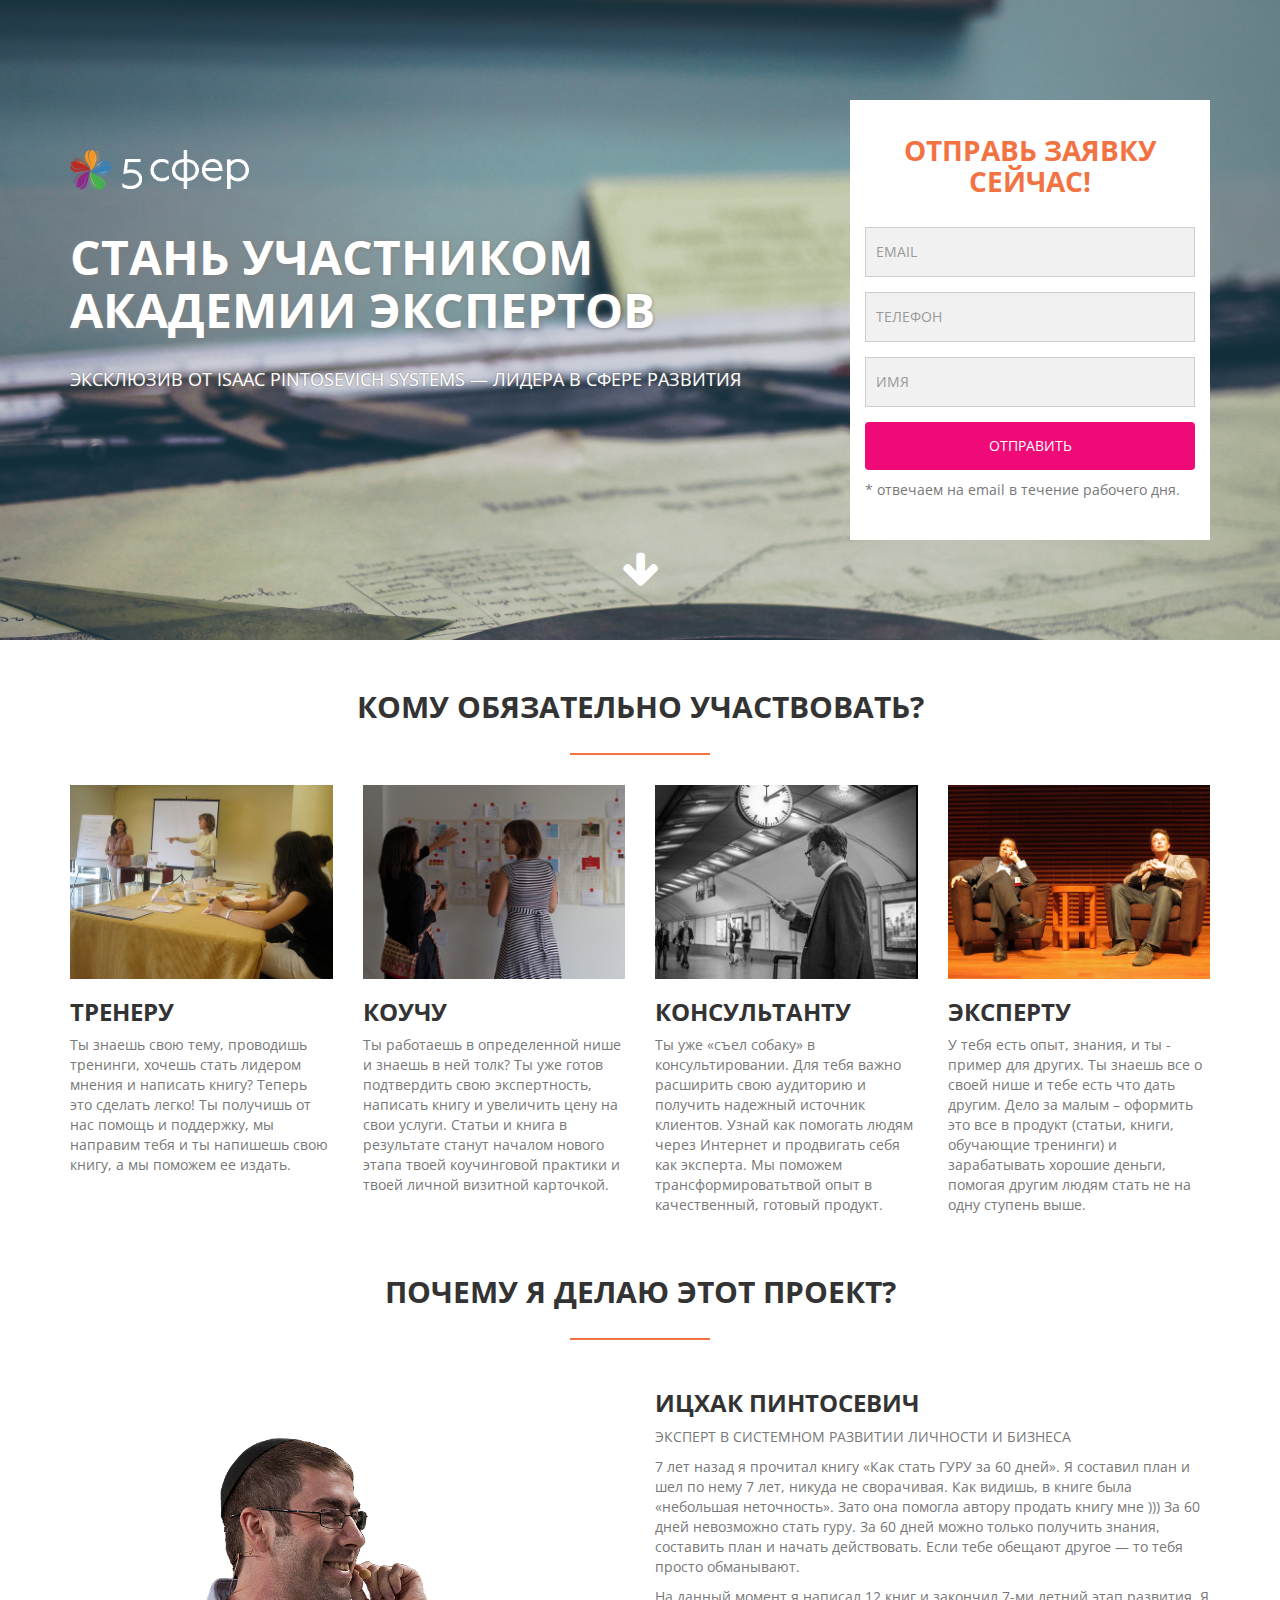
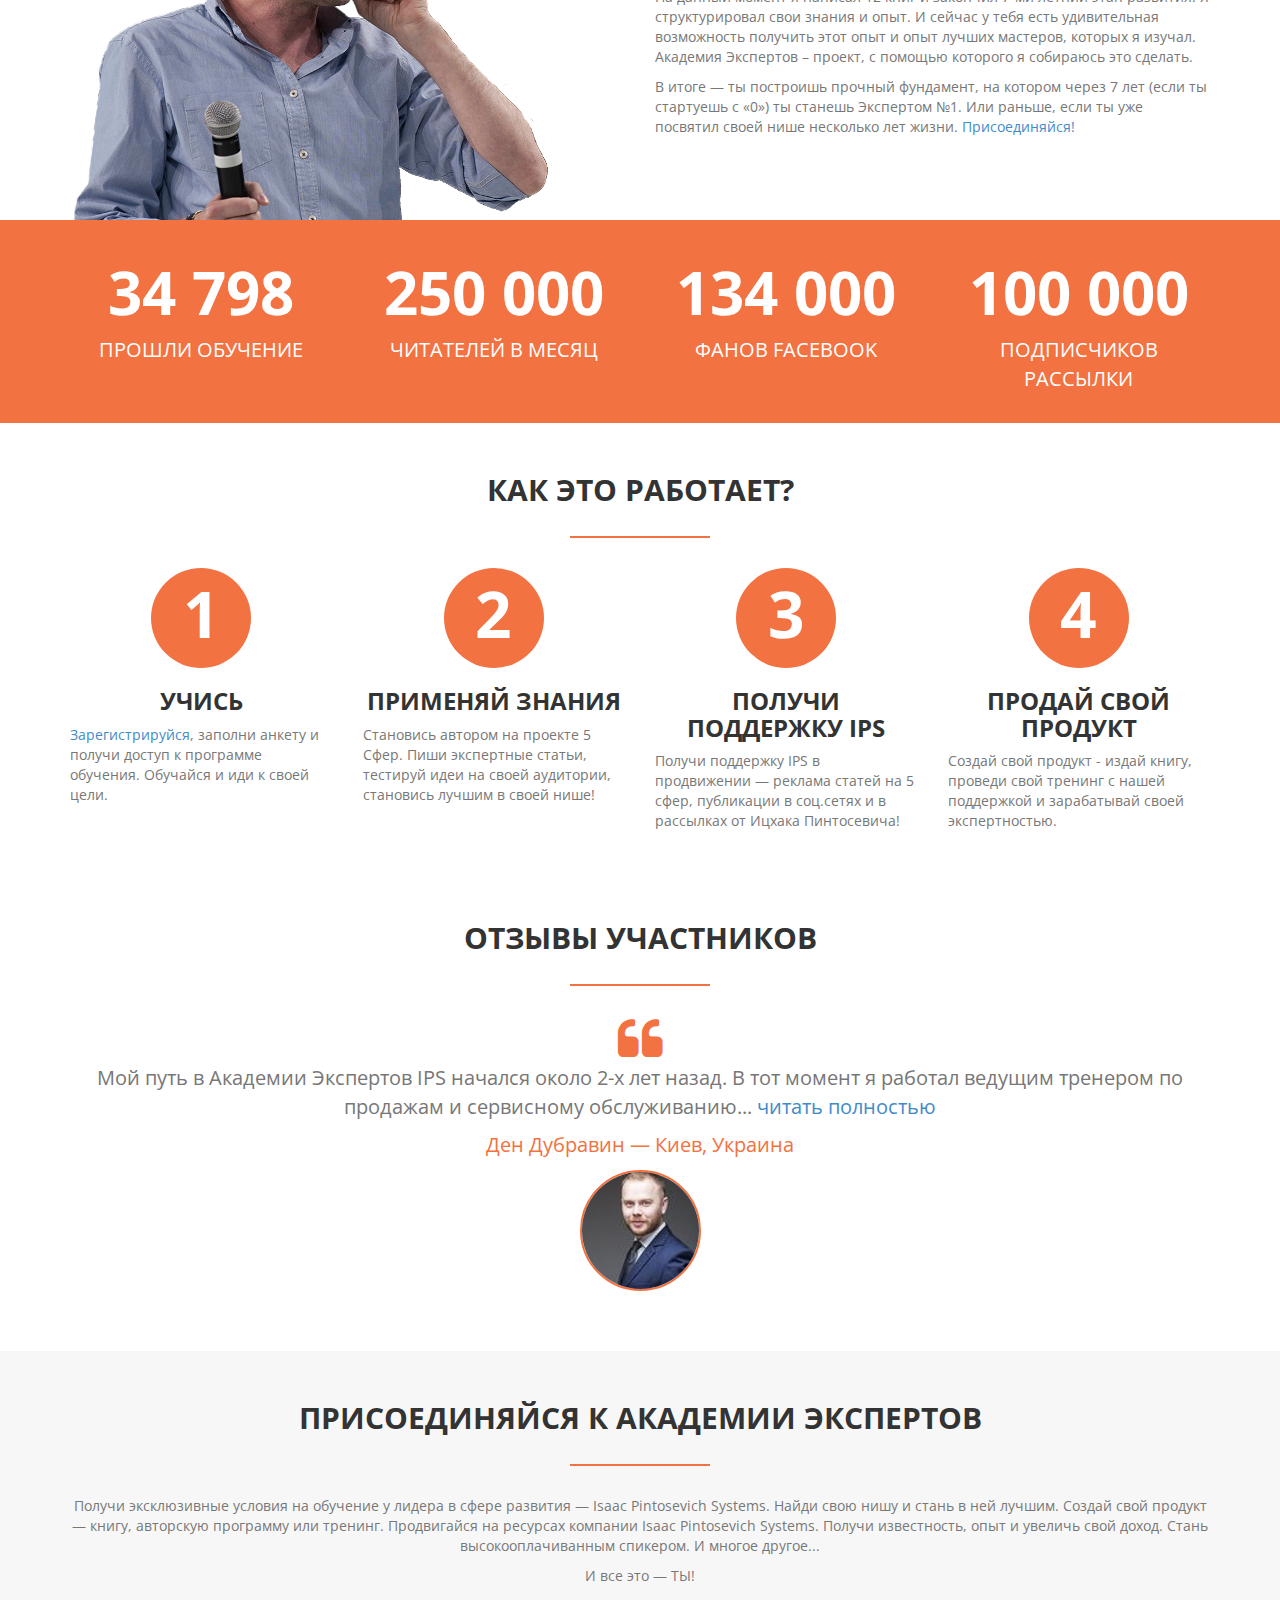
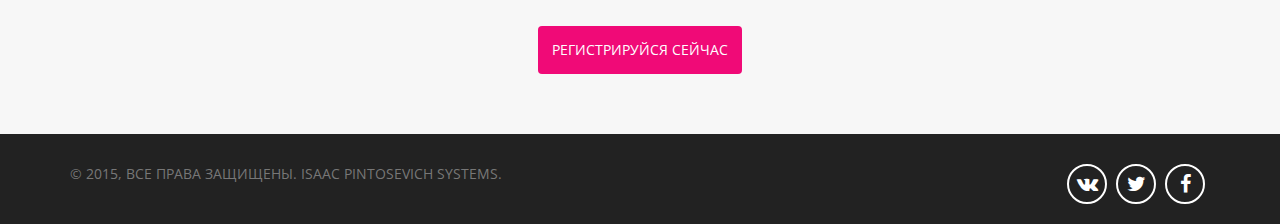
==== index.html @ ade3de06 "file name change" ====
<!DOCTYPE html>
<html lang="ru">	
	<head>
		<meta charset="utf-8">
		<meta http-equiv="X-UA-Compatible" content="IE=edge">
		<meta name="viewport" content="width=device-width, initial-scale=1">
		<title>Title Page</title>

		<!-- Bootstrap CSS -->
		<!--link href="https://maxcdn.bootstrapcdn.com/bootstrap/3.3.5/css/bootstrap.min.css" rel="stylesheet"-->
		<link rel="stylesheet" type="text/css" href="bootstrap/css/bootstrap.css">

		<!-- Font Awesome -->
		<link rel="stylesheet" href="https://maxcdn.bootstrapcdn.com/font-awesome/4.4.0/css/font-awesome.min.css">
		
		<link rel="stylesheet" type="text/css" href="css/main.css">

		<!-- HTML5 Shim and Respond.js IE8 support of HTML5 elements and media queries -->
		<!-- WARNING: Respond.js doesn't work if you view the page via file:// -->
		<!--[if lt IE 9]>
			<script src="https://oss.maxcdn.com/libs/html5shiv/3.7.0/html5shiv.js"></script>
			<script src="https://oss.maxcdn.com/libs/respond.js/1.4.2/respond.min.js"></script>
		<![endif]-->
	</head>
	<body>
		<header class="header">
			<div class="container">
				<div class="row">
					<div class="col-xs-12 col-sm-12 col-md-8 col-lg-8 heroitem">
						<a class="" href="#" ><img src="images/academy/5sferlogo-157x41-white.png" alt="logo" data-selector="img"></a>
						<h1>Стань участником <br>
						Академии Экспертов</h1>
						<p>Эксклюзив от Isaac Pintosevich Systems — лидера в сфере развития</p>
					</div>
					<div class="col-xs-12 col-sm-12 col-md-4 col-lg-4">
						<form class="ctaform"><a name="register"></a>
						  <h3>Отправь заявку сейчас!</h3>
						  <div class="form-group">
						    <input type="email" class="form-control" id="exampleInputEmail1" placeholder="Email">
						  </div>
						  <div class="form-group">
						    <input type="text" class="form-control" id="exampleInputPhone" placeholder="телефон">
						  </div>
						  <div class="form-group">
						    <input type="text" class="form-control" id="exampleInputName" placeholder="имя">
						  </div>

						  <button type="submit" class="btn btn-default">Отправить</button>
						  <p>* отвечаем на email в течение рабочего дня.</p>
						</form>
					</div>
				</div>
			</div>
			<div class="col-md-12 col-lg-12">
				<div class="scroll-arrow"><a href="#2ndscreen" title=""><i class="fa fa-arrow-down"></i></a></div>
			</div>
		</header>
		<section class="who">
			<div class="container">
				<div class="row">
					<div class="col-xs-12 col-sm-12 col-md-12 col-lg-12"><a name="2ndscreen"></a>
						<h2>Кому обязательно участвовать?</h2>
						<div class="subline"></div>
					</div>
					<article class="col-xs-12 col-sm-6 col-md-6 col-lg-3 target">
					<img src="images/academy/who02.jpg" alt="">
					<span class="textwrap">
						<h3>Тренеру</h3>
						<p>Ты знаешь свою тему, проводишь тренинги, хочешь стать лидером мнения и написать книгу? Теперь это сделать легко! Ты получишь от нас помощь и поддержку, мы направим тебя и ты напишешь свою книгу, а мы поможем ее издать.</p>
					</span>
					</article>
					<article class="col-xs-12 col-sm-6 col-md-6 col-lg-3 target">
						<img src="images/academy/who03.jpg" alt="">
						<span class="textwrap">
							<h3>Коучу</h3>
							<p>Ты работаешь в определенной нише и знаешь в ней толк? Ты уже готов подтвердить свою экспертность, написать книгу и увеличить цену на свои услуги. Статьи и книга в результате станут началом нового этапа твоей коучинговой практики и твоей личной визитной карточкой.</p>
						</span>
					</article>
					<article class="col-xs-12 col-sm-6 col-md-6 col-lg-3 target">
						<img src="images/academy/who01.jpg" alt="">
						<span class="textwrap">
							<h3>Консультанту</h3>
							<p>Ты уже «съел собаку» в консультировании. Для тебя важно расширить свою аудиторию и получить надежный источник клиентов. Узнай как помогать людям через Интернет и продвигать себя как эксперта. Мы поможем трансформироватьтвой опыт в качественный, готовый продукт.</p>
						</span>
					</article>
					<article class="col-xs-12 col-sm-6 col-md-6 col-lg-3 target">
						<img src="images/academy/who04.jpg" alt="">
						<span class="textwrap">
							<h3>Эксперту</h3>
							<p>У тебя есть опыт, знания, и ты - пример для других. Ты знаешь все о своей нише и тебе есть что дать другим. Дело за малым – оформить это все в продукт (статьи, книги, обучающие тренинги) и зарабатывать хорошие деньги, помогая другим людям стать не на одну ступень выше.</p>
						</span>
					</article>
				</div>
			</div>
		</section>
		<section class="about">
			<div class="container">
				<div class="row">
					<div class="col-xs-12 col-sm-12 col-md-12 col-lg-12">
						<h2>Почему я делаю этот проект?</h2>
						<div class="subline"></div>
					</div>
					<div class="col-xs-12 col-sm-12 col-md-6 col-lg-6">
						<img src="images/academy/isaacp-crop.png" alt="team" data-selector="img">
					</div>
					<div class="col-xs-12 col-sm-12 col-md-6 col-lg-6">
						<h3>Ицхак Пинтосевич</h3>
						<p>ЭКСПЕРТ В СИСТЕМНОМ РАЗВИТИИ ЛИЧНОСТИ И БИЗНЕСА</p>
						<p>7 лет назад я прочитал книгу «Как стать ГУРУ за 60 дней». Я составил план и шел по нему 7 лет, никуда не сворачивая. Как видишь, в книге была «небольшая неточность». Зато она помогла автору продать книгу мне ))) За 60 дней невозможно стать гуру. За 60 дней можно только получить знания, составить план и начать действовать. Если тебе обещают другое — то тебя просто обманывают.</p>

						<p>На данный момент я написал 12 книг и закончил 7-ми летний этап развития. Я структурировал свои знания и опыт. И сейчас у тебя есть удивительная возможность получить этот опыт и опыт лучших мастеров, которых я изучал. Академия Экспертов – проект, с помощью которого я собираюсь это сделать.</p>

						<p>В итоге — ты построишь прочный фундамент, на котором через 7 лет (если ты стартуешь с «0») ты станешь Экспертом №1. Или раньше, если ты уже посвятил своей нише несколько лет жизни. <a href="#" title="">Присоединяйся!</a></p>
					</div>
				</div>
			</div>
		</section>
		<section class="funfacts">
			<div class="container">
				<div class="row">
					<div class="col-xs-12 col-sm-12 col-md-3 col-lg-3">
						<div class="funnumber">
						34 798
						</div>
						<div class="funfact">
						Прошли обучение
						</div>
					</div>
					<div class="col-xs-12 col-sm-12 col-md-3 col-lg-3">
						<div class="funnumber">
						250 000
						</div>
						<div class="funfact">
						Читателей в месяц	
						</div>
					</div>
					<div class="col-xs-12 col-sm-12 col-md-3 col-lg-3">
						<div class="funnumber">
						134 000
						</div>
						<div class="funfact">
						Фанов Facebook	
						</div>
					</div>
					<div class="col-xs-12 col-sm-12 col-md-3 col-lg-3">
						<div class="funnumber">
						100 000
						</div>
						<div class="funfact">
						Подписчиков рассылки	
						</div>
					</div>
				</div>
			</div>
		</section>
		<section class="steps">
			<div class="container">
				<div class="row">
					<div class="col-xs-12 col-sm-12 col-md-12 col-lg-12">
						<h2>Как это работает?</h2>
						<div class="subline"></div>
					</div>
					<div class="col-xs-12 col-sm-6 col-md-3 col-lg-3">
						<div class="step">
							1
						</div>
						<h3>Учись</h3>
						<p><a href="#register" title="">Зарегистрируйся</a>, заполни анкету и получи доступ к программе обучения. Обучайся и иди к своей цели.</p>
					</div>
					<div class="col-xs-12 col-sm-6 col-md-3 col-lg-3">
						<div class="step">
							2
						</div>
						<h3>Применяй знания</h3>
						<p>Становись автором на проекте 5 Сфер. Пиши экспертные статьи, тестируй идеи на своей аудитории, становись лучшим в своей нише!</p>
					</div>
					<div class="col-xs-12 col-sm-6 col-md-3 col-lg-3">
						<div class="step">
							3
						</div>
						<h3>Получи поддержку IPS</h3>
						<p>Получи поддержку IPS в продвижении — реклама статей на 5 сфер, публикации в соц.сетях и в рассылках от Ицхака Пинтосевича!</p>
					</div>
					<div class="col-xs-12 col-sm-6 col-md-3 col-lg-3">
						<div class="step">
							4
						</div>
						<h3>Продай свой продукт</h3>
						<p>Создай свой продукт - издай книгу, проведи свой тренинг с нашей поддержкой и зарабатывай своей экспертностью.</p>
					</div>
				</div>
			</div>
		</section>
		<section class="testimonials">
			<div class="container">
				<div class="row">
					<div class="col-xs-12 col-sm-12 col-md-12 col-lg-12">
						<h2>Отзывы участников</h2>
						<div class="subline"></div>
					</div>
					<div class="col-xs-12 col-sm-12 col-md-12 col-lg-12 carousel slide" data-ride="carousel" id="carousel-testimonials">
					<div class="carousel-inner" role="listbox">
						<div class="item active">
							<i class="fa fa-quote-left quote"></i>
							<p>Мой путь в Академии Экспертов IPS начался около 2-х лет назад. В тот момент я работал ведущим тренером по продажам и сервисному обслуживанию... <a href="#" target="_blank">читать полностью</a></p>
							<p class="name">Ден Дубравин — Киев, Украина</p>
							<img src="images/academy/den-dubravin.jpg" alt="" class="avatar">
						</div>
						<div class="item">
							<i class="fa fa-quote-left quote"></i>
							<p>Мне нравится как меняется моя жизнь ... Сегодня я автор и инструктор эколифтинга лица (йога для лица). Простыми естественными методами я улучшила свою внешность и помогаю другим женщинам... <a href="http://5sfer.com/20639-kak-ya-izmenila-svoyu-zhizn-i-teper-pomogayu-drugim-zhenshchinam.html" target="_blank">читать полностью</a></p>
							<p class="name">Елена Савчук — Киев, Украина</p>
							<img src="images/academy/elenasavchuk.jpg" alt="" class="avatar">
						</div>
					</div>
					</div>
				</div>
			</div>
		</section>
		<section class="lastcall">
			<div class="container">
				<div class="row">
					<div class="col-xs-12 col-sm-12 col-md-12 col-lg-12">
						<h2>Присоединяйся к Академии Экспертов</h2>
						<div class="subline"></div>
						<p>Получи эксклюзивные условия на обучение у лидера в сфере развития —  Isaac Pintosevich Systems. Найди свою нишу и стань в ней лучшим. Создай свой продукт — книгу, авторскую программу или тренинг. Продвигайся на ресурсах компании Isaac Pintosevich Systems. Получи известность, опыт и увеличь свой доход. Стань высокооплачиванным спикером. И многое другое...</p>
						<p>И все это — ТЫ!</p>
						<a href="#register" type="button" class="btn btn-default">Регистрируйся сейчас</a>
					</div>
				</div>
			</div>
		</section>
		<footer class="footer">
			<div class="container">
				<div class="row">
					<div class="col-xs-6 col-sm-6 col-md-6 col-lg-6">
						<span class="copyrights">© 2015, ВСЕ ПРАВА ЗАЩИЩЕНЫ. ISAAC PINTOSEVICH SYSTEMS.</span>
					</div>
					<div class="col-xs-6 col-sm-6 col-md-6 col-lg-6">
						<div class="footer-social">
							<ul>
								<li><a href="#"><i class="fa fa-vk"></i></a></li>
								<li><a href="#"><i class="fa fa-twitter"></i></a></li>
								<li><a href="#"><i class="fa fa-facebook"></i></a></li>
							</ul>
						</div>
					</div>
				</div>
			</div>
		</footer>

		<!-- jQuery -->
		<script src="https://ajax.googleapis.com/ajax/libs/jquery/2.1.4/jquery.min.js"></script>
		<!-- Bootstrap JavaScript -->
		<script src="https://maxcdn.bootstrapcdn.com/bootstrap/3.3.5/js/bootstrap.min.js"></script>
		<script src="js/client.js" charset="utf-8" async defer></script>
	</body>
</html>
---- css/main.css ----
@import url(http://fonts.googleapis.com/css?family=Open+Sans+Condensed:300|Open+Sans:400,700&subset=cyrillic,cyrillic-ext,latin);
@import url(http://fonts.googleapis.com/css?family=Open+Sans+Condensed:300,700&subset=latin,cyrillic);

body {
	font-family: 'Open Sans', sans-serif;
	color: #777;
}
h1, h2, h3, h4, h5, h6 {
	font-family: 'Open Sans Condensed', sans-serif;
	text-transform: uppercase;
}

h1 {
	font-size: 48px;
	padding-top: 20px;
	text-shadow: 0 1px 4px gray;
}

h1, h2, h3 {
	font-weight: bolder;
}

h2, h3, h4, h5, h6 {
	color: #333;
	text-align: center;
}

h1, h2 {
	margin-bottom: 30px;
}

.header {
	background-image: url(../images/academy/header-bg-01.jpg);
    background-repeat: no-repeat;
    background-position: 0% top;
    background-size: cover;
    background-attachment: fixed !important;
    background-color: rgba(0, 0, 0, 0);

    color: #FFF;
}

.heroitem {
	padding-top: 50px;
}

	.heroitem p {
		text-transform: uppercase;
		font-size: 18px;
		text-shadow: 0 0 2px #777;
	}
	.ctaform p {
		color: #777;
		margin-top: 10px;
	}

.who, .steps, .testimonials {
	padding-top: 30px;
	padding-bottom: 30px;
}

.about H3 {
	text-align: left !important;
}

.target {
	overflow: hidden;
}

.target img {
	width: 100%;
}
.target H3 {
	text-align: left;
}

.textwrap {

}

.ctaform {
	padding: 15px;
	padding-bottom: 30px;
	background-color: #FFF;
}
.ctaform h3 {
	color: #f27242;
	font-size: 28px;
	margin-bottom: 30px;
	text-align: center;
}

.ctaform input {
	padding: 12px 10px;
	color: #777;
	font-family: 'Open Sans Condensed', sans-serif;
	text-transform: uppercase;
	padding: 12px 10px;
    color: #777;
    background: #f1f1f1;
    /*border: 1px solid rgba(255,255,255,0);*/
    height: 50px;
    border-radius: 0px;
    box-shadow: none;
    -webkit-box-shadow:none;
}
.ctaform .btn{
	padding:14px 0;
	box-shadow:none;
	border:none;
	width: 100%;
	background-color: #f00a77;
	color: #FFF;
	text-transform: uppercase;

}
.funfacts {
	text-align: center;
	background-color: #f27242;
	color:#fff;
	font-family: 'Open Sans Condensed', sans-serif;
	padding-top: 30px;
}
.funnumber {
	font-size: 60px;
	font-weight: bolder;
}
.funfact {
	text-transform: uppercase;
	font-size: 20px;
	margin-bottom: 30px;
}
.steps {

}

.step {
	font-size: 64px;
	text-align: center;
	background-color: #f27242;
	color: #FFF;
	border-radius: 50%;
	width: 100px;
	height: 100px;
	margin: 0 auto;
	font-weight: bold;
	/*text-shadow: 1px 1px 1px #602d1a;*/
}

.testimonials {
	text-align: center;
}

.avatar {
	border-radius: 50%;
	border: 2px solid #f27242;
	margin-bottom: 30px;
	margin-left: auto;
	margin-right: auto;
}

.testimonials p {
	font-size: 20px;
}

.quote {
	color:#f27242;
	font-size: 48px;
	display: block;
}

.name {
	color: #f27242;
	font-family: 'Open Sans Condensed', sans-serif;
}

.lastcall {
	text-align: center;
	background-color: #f7f7f7;
	padding-top: 30px;
	padding-bottom: 60px;
}

.lastcall .btn {
	padding: 14px;
    box-shadow: none;
    border: none;
    background-color: #f00a77;
    color: #FFF;
    text-transform: uppercase;
    margin-top: 30px;
}

.footer {
	padding-top: 30px;
	padding-bottom: 10px;
	background-color: #222;
}
.footer-social {
	text-align: right;
}

.footer li {
	display: inline-block;
	margin-right: 5px;
	text-decoration: none;
	list-style: none;
}

.footer-social li a {
	font-size: 20px;
    color: #fff;
    width: 40px;
    height: 40px;
    border: 2px solid #fff;
    border-radius: 50%;
    text-align: center;
    display: inline-block;
}

.footer-social li a i {
    line-height: 1.8;
}

.subline {
	width: 140px;
	height: 2px;
    background: #f27242;
    margin: 15px auto 10px;
    margin-bottom: 30px;
}

.scroll-arrow {
    bottom: 24px;
    left: 50%;
    z-index: 10;
    font-size: 40px;
    text-align: center;
  }
.scroll-arrow a {
	color: #ffffff;
}


@media (min-width: 768px) {
  	.header {
	  	padding-top: 0px;
	  	padding-bottom: 30px;
  	}
}

@media (min-width: 992px) {
  	.header {
	  	padding-top: 100px;
	  	padding-bottom: 100px;
  	}
}

@media (min-width: 1200px) {
	.header {
		padding-top: 100px;
		padding-bottom: 100px;
	}
}
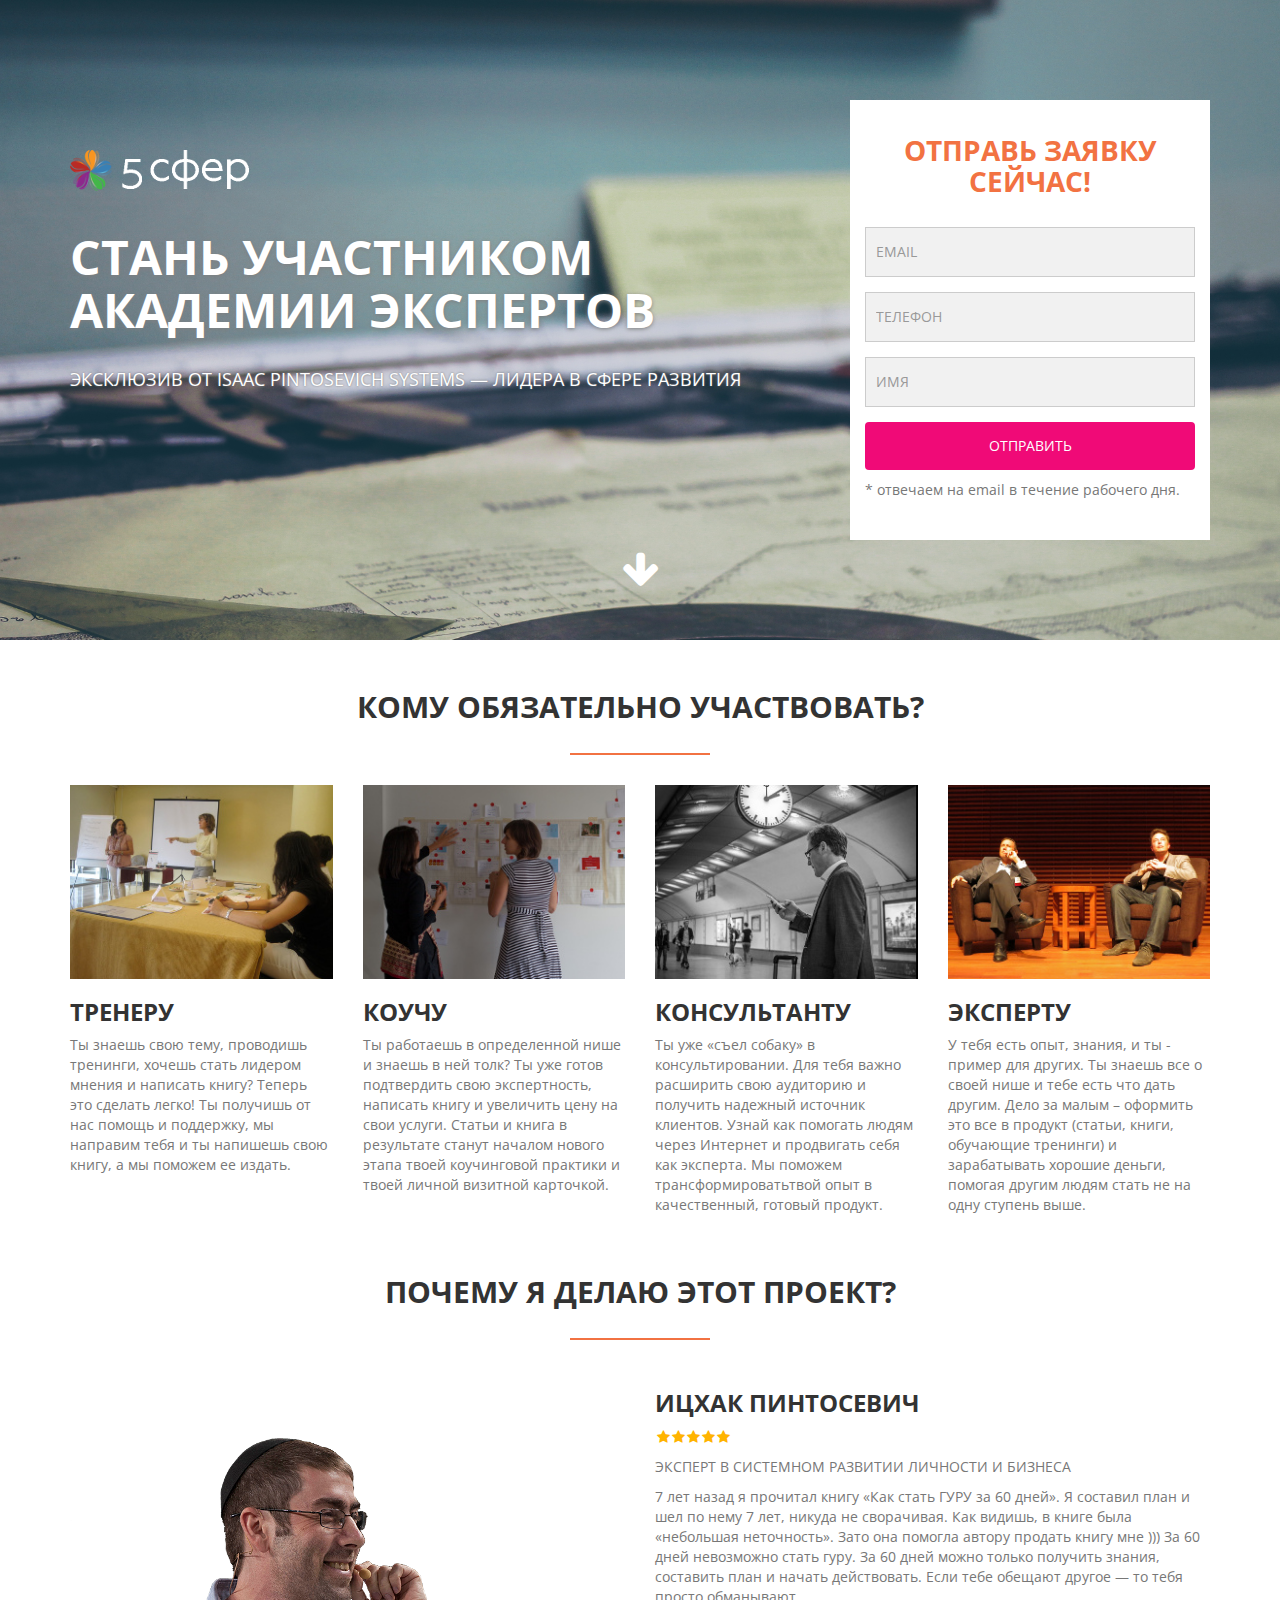
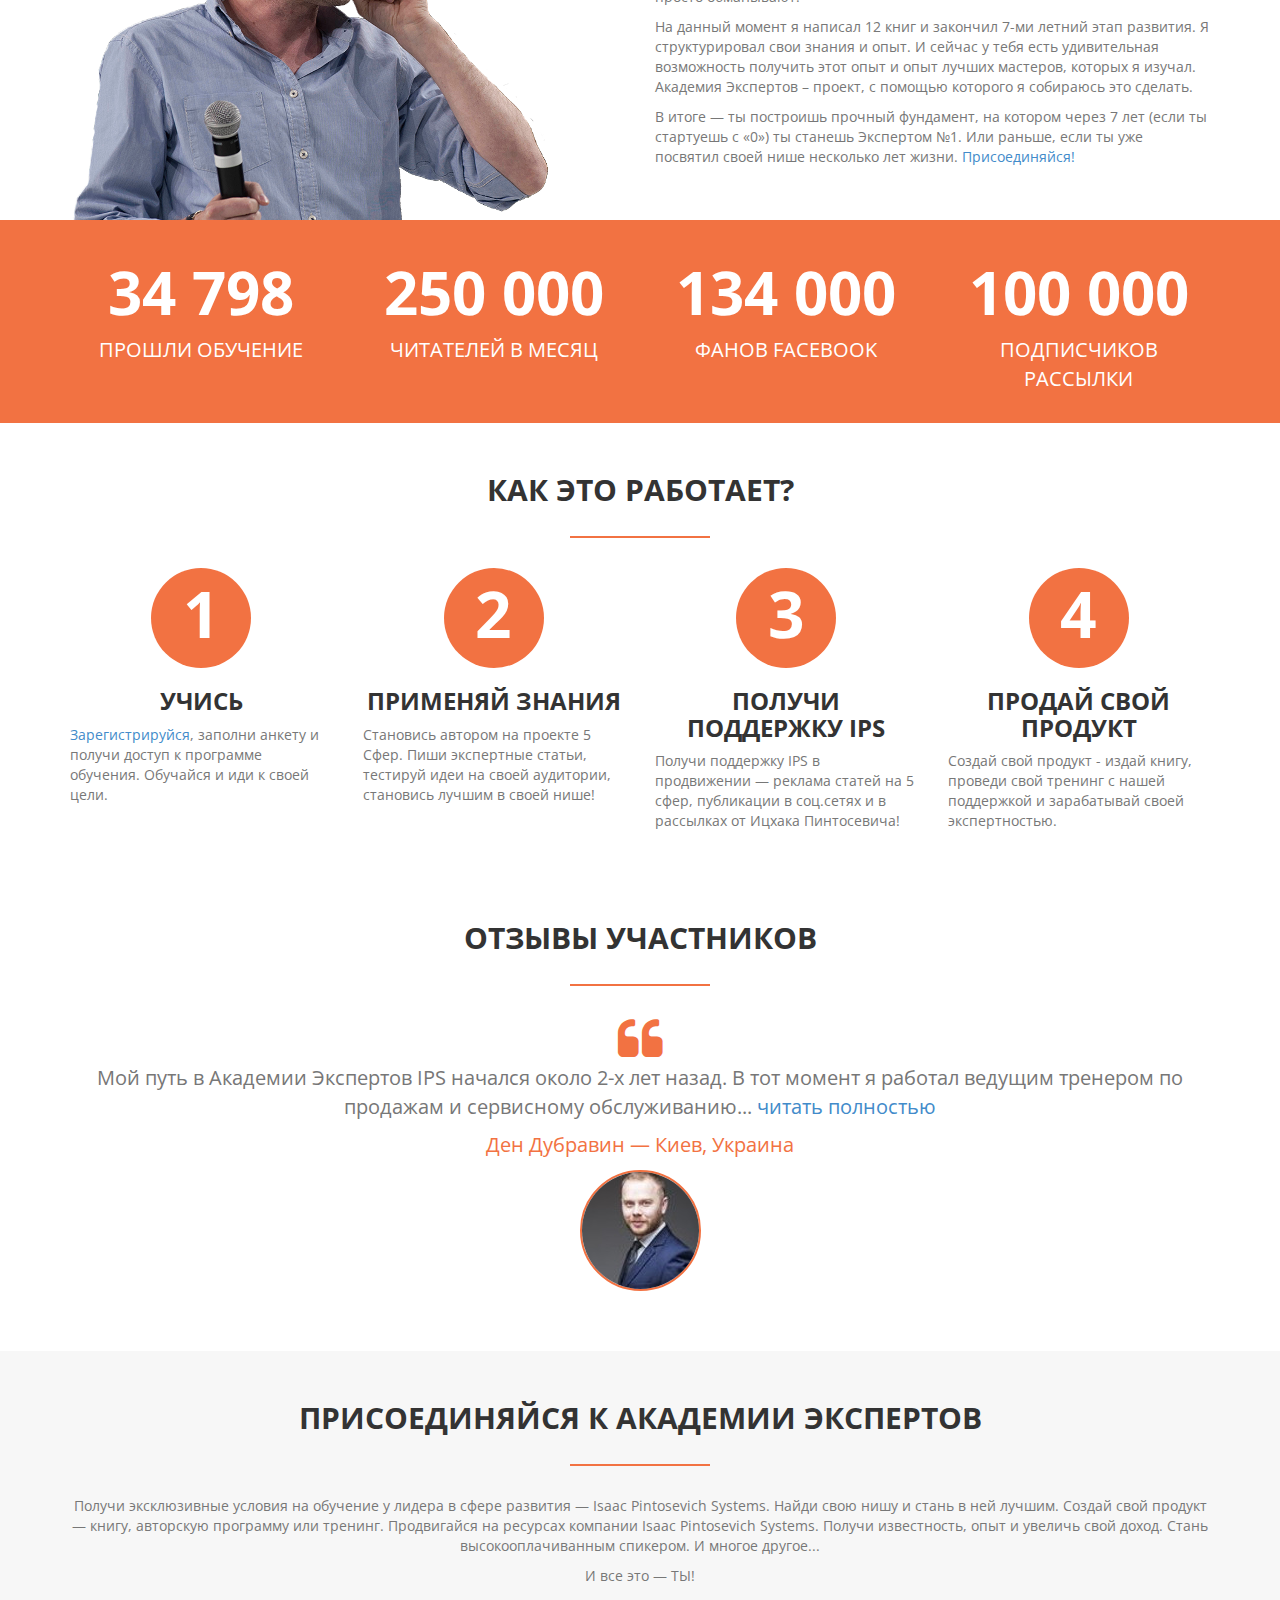
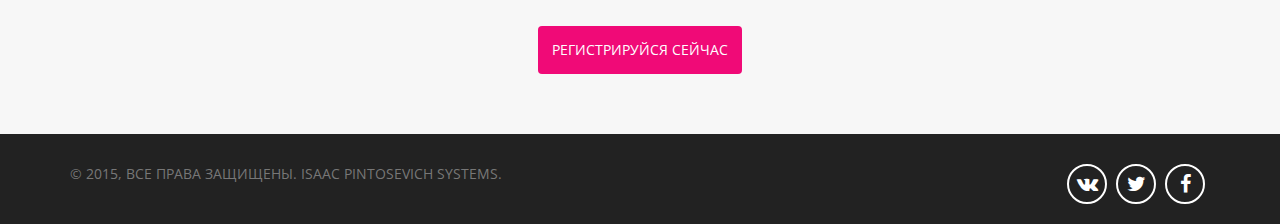
==== commit 30a02dbb: "img fix" ====
--- a/index.html
+++ b/index.html
@@ -105,6 +105,7 @@
 					</div>
 					<div class="col-xs-12 col-sm-12 col-md-6 col-lg-6">
 						<h3>Ицхак Пинтосевич</h3>
+						<p class="starrating"><i class="fa fa-star"></i><i class="fa fa-star"></i><i class="fa fa-star"></i><i class="fa fa-star"></i><i class="fa fa-star"></i></p>
 						<p>ЭКСПЕРТ В СИСТЕМНОМ РАЗВИТИИ ЛИЧНОСТИ И БИЗНЕСА</p>
 						<p>7 лет назад я прочитал книгу «Как стать ГУРУ за 60 дней». Я составил план и шел по нему 7 лет, никуда не сворачивая. Как видишь, в книге была «небольшая неточность». Зато она помогла автору продать книгу мне ))) За 60 дней невозможно стать гуру. За 60 дней можно только получить знания, составить план и начать действовать. Если тебе обещают другое — то тебя просто обманывают.</p>
 
--- a/css/main.css
+++ b/css/main.css
@@ -30,7 +30,7 @@
 }
 
 .header {
-	background-image: url(../images/academy/header-bg-01.jpg);
+	background-image: url(../images/academy/header-bg-02.jpg);
     background-repeat: no-repeat;
     background-position: 0% top;
     background-size: cover;
@@ -62,6 +62,10 @@
 .about H3 {
 	text-align: left !important;
 }
+.starrating i {
+	padding-left: 2px;
+	color: #FFB300;
+}
 
 .target {
 	overflow: hidden;
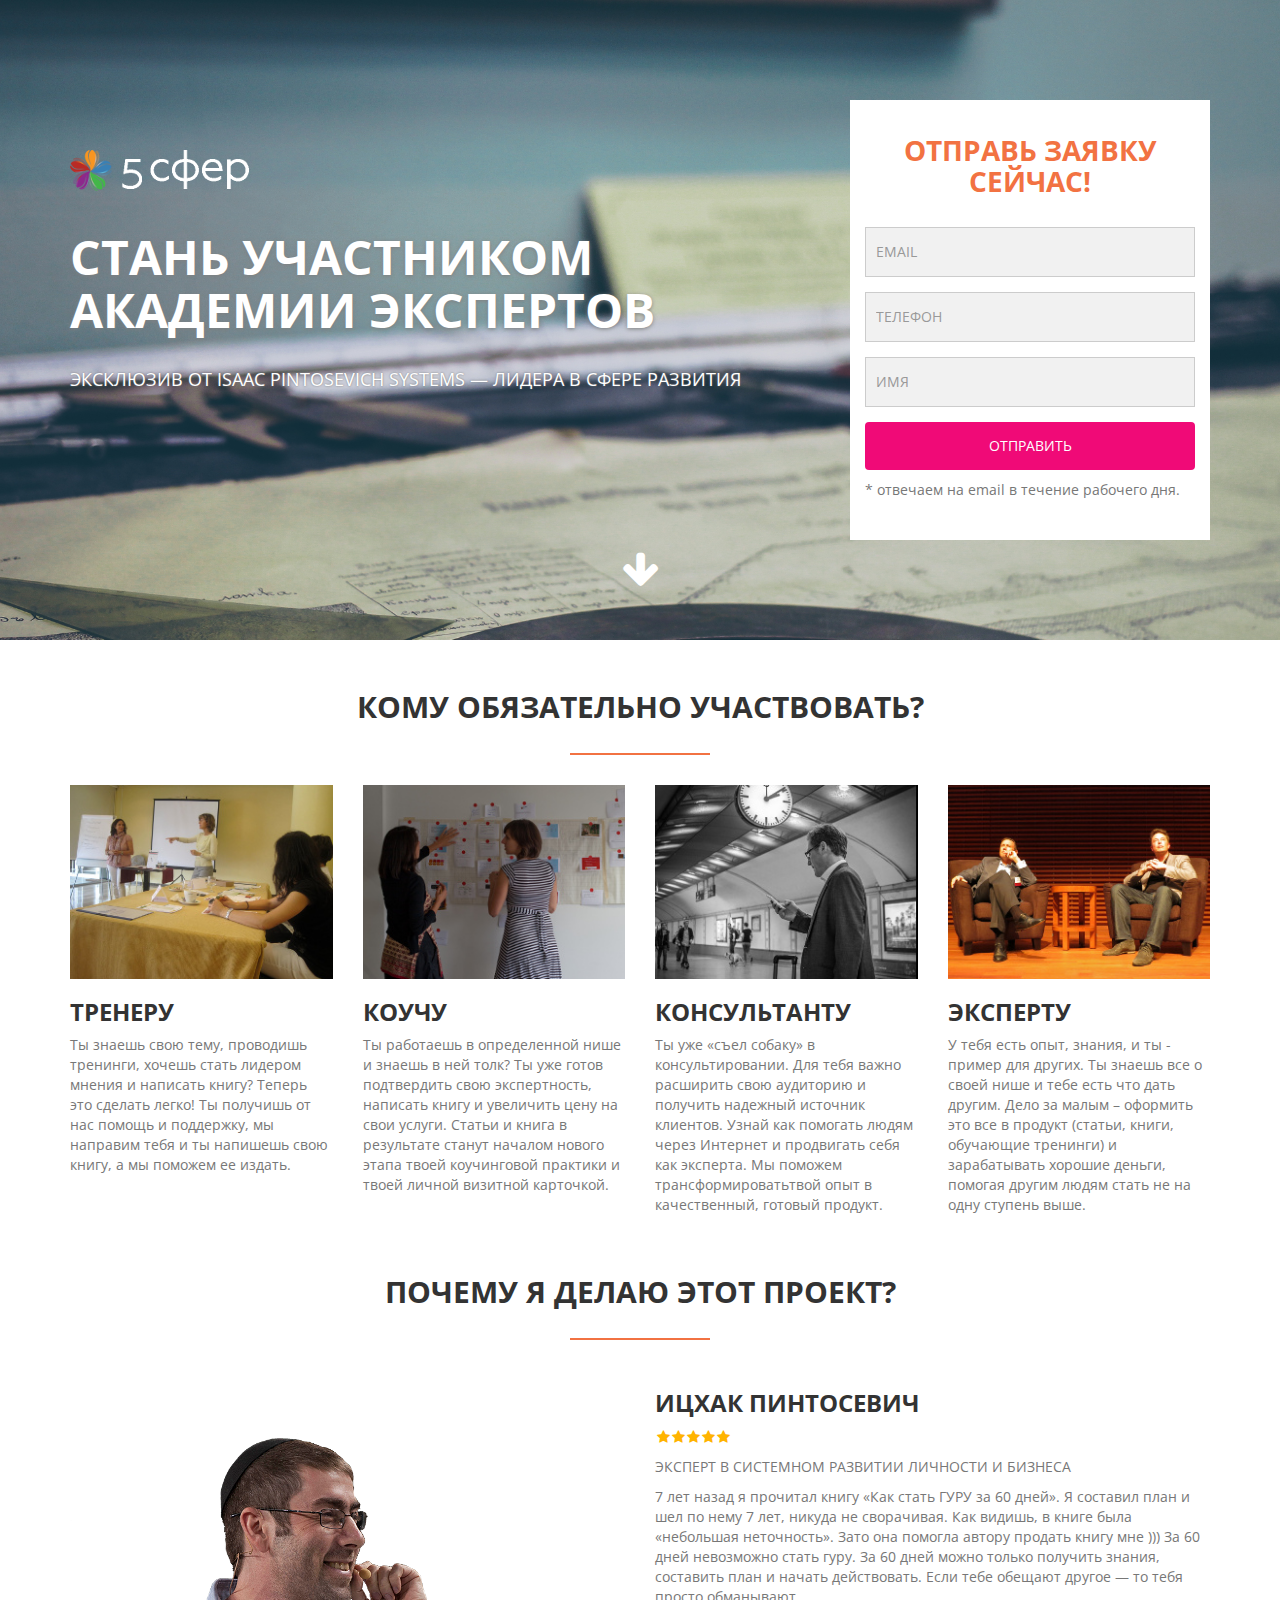
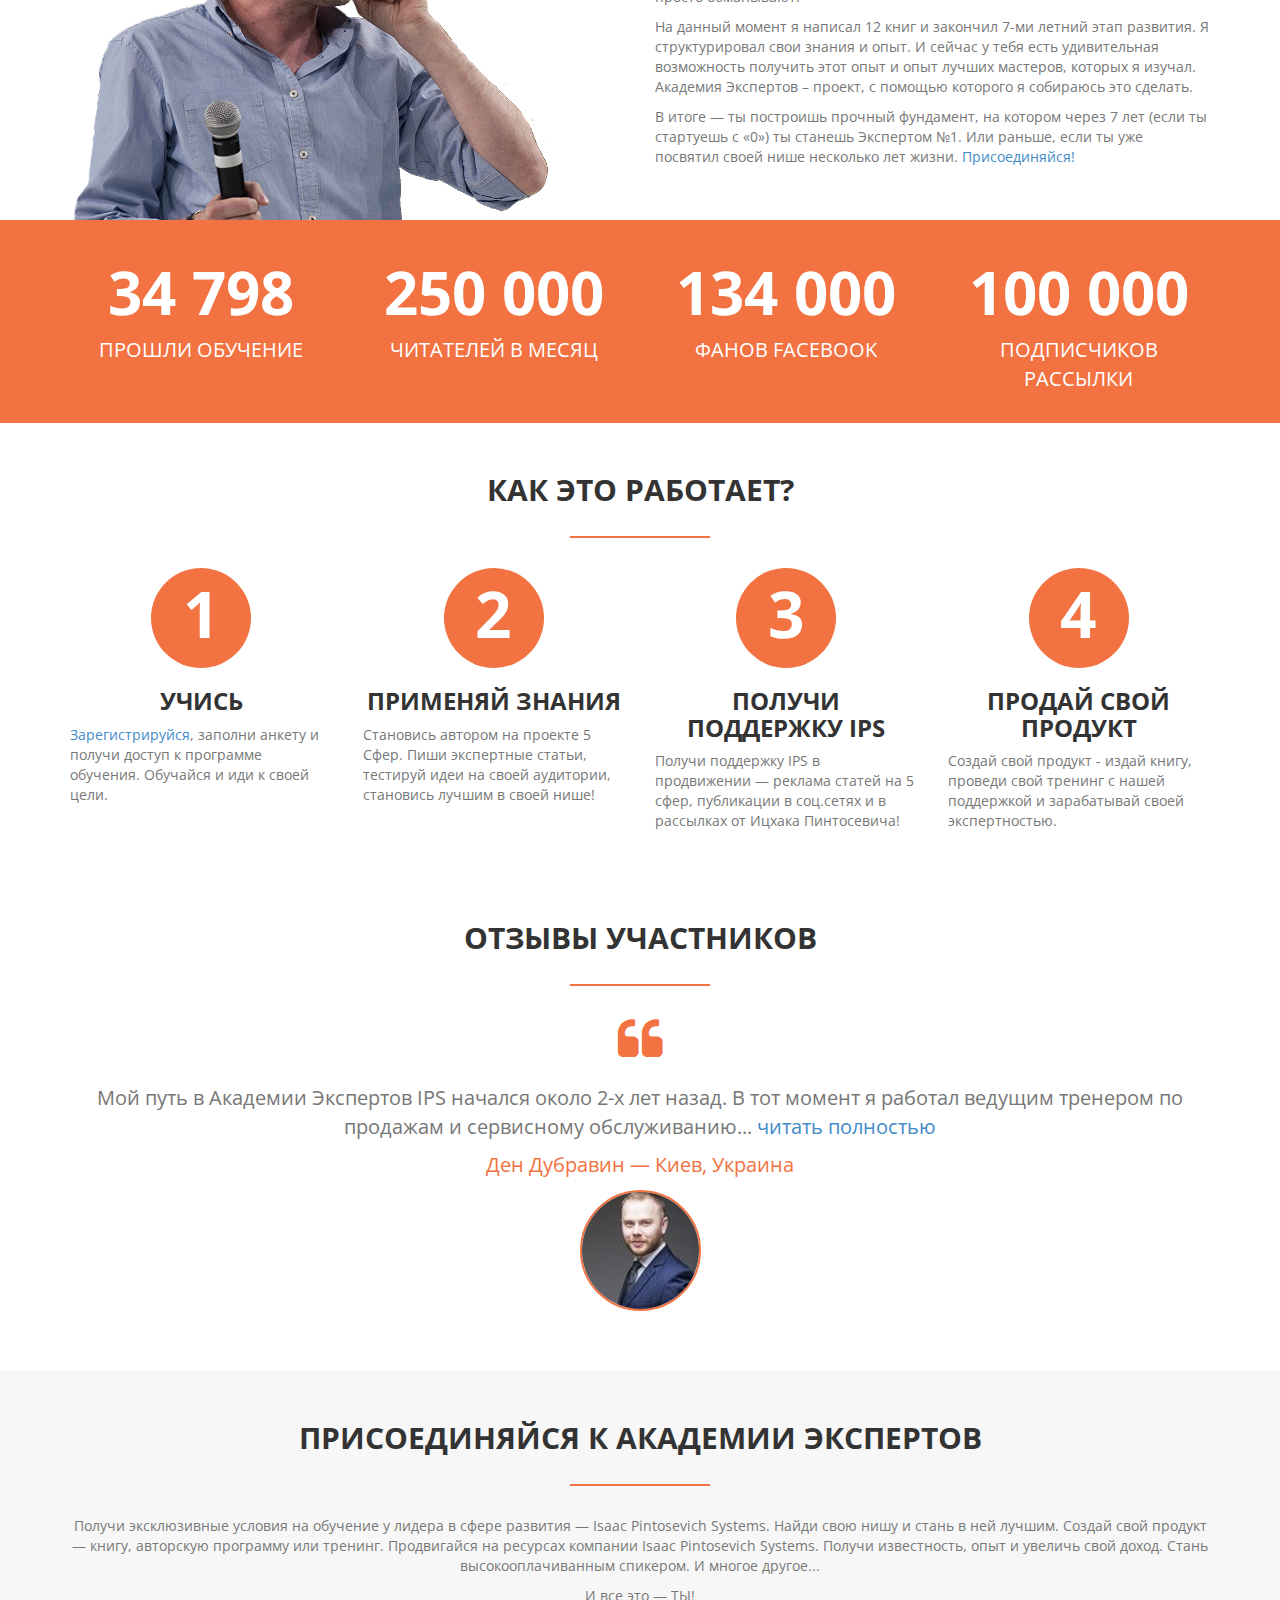
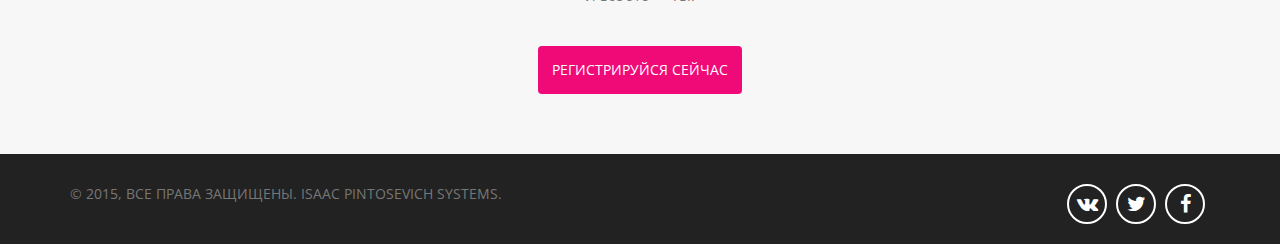
==== commit b4b7093e: "effects" ====
--- a/index.html
+++ b/index.html
@@ -12,7 +12,7 @@
 
 		<!-- Font Awesome -->
 		<link rel="stylesheet" href="https://maxcdn.bootstrapcdn.com/font-awesome/4.4.0/css/font-awesome.min.css">
-		
+		<link rel="stylesheet" type="text/css" href="css/animate.min.css">
 		<link rel="stylesheet" type="text/css" href="css/main.css">
 
 		<!-- HTML5 Shim and Respond.js IE8 support of HTML5 elements and media queries -->
@@ -33,7 +33,7 @@
 						<p>Эксклюзив от Isaac Pintosevich Systems — лидера в сфере развития</p>
 					</div>
 					<div class="col-xs-12 col-sm-12 col-md-4 col-lg-4">
-						<form class="ctaform"><a name="register"></a>
+						<form class="ctaform animated zoomIn"><a name="register"></a>
 						  <h3>Отправь заявку сейчас!</h3>
 						  <div class="form-group">
 						    <input type="email" class="form-control" id="exampleInputEmail1" placeholder="Email">
--- a/css/main.css
+++ b/css/main.css
@@ -171,6 +171,7 @@
 	color:#f27242;
 	font-size: 48px;
 	display: block;
+	margin-bottom: 20px;
 }
 
 .name {
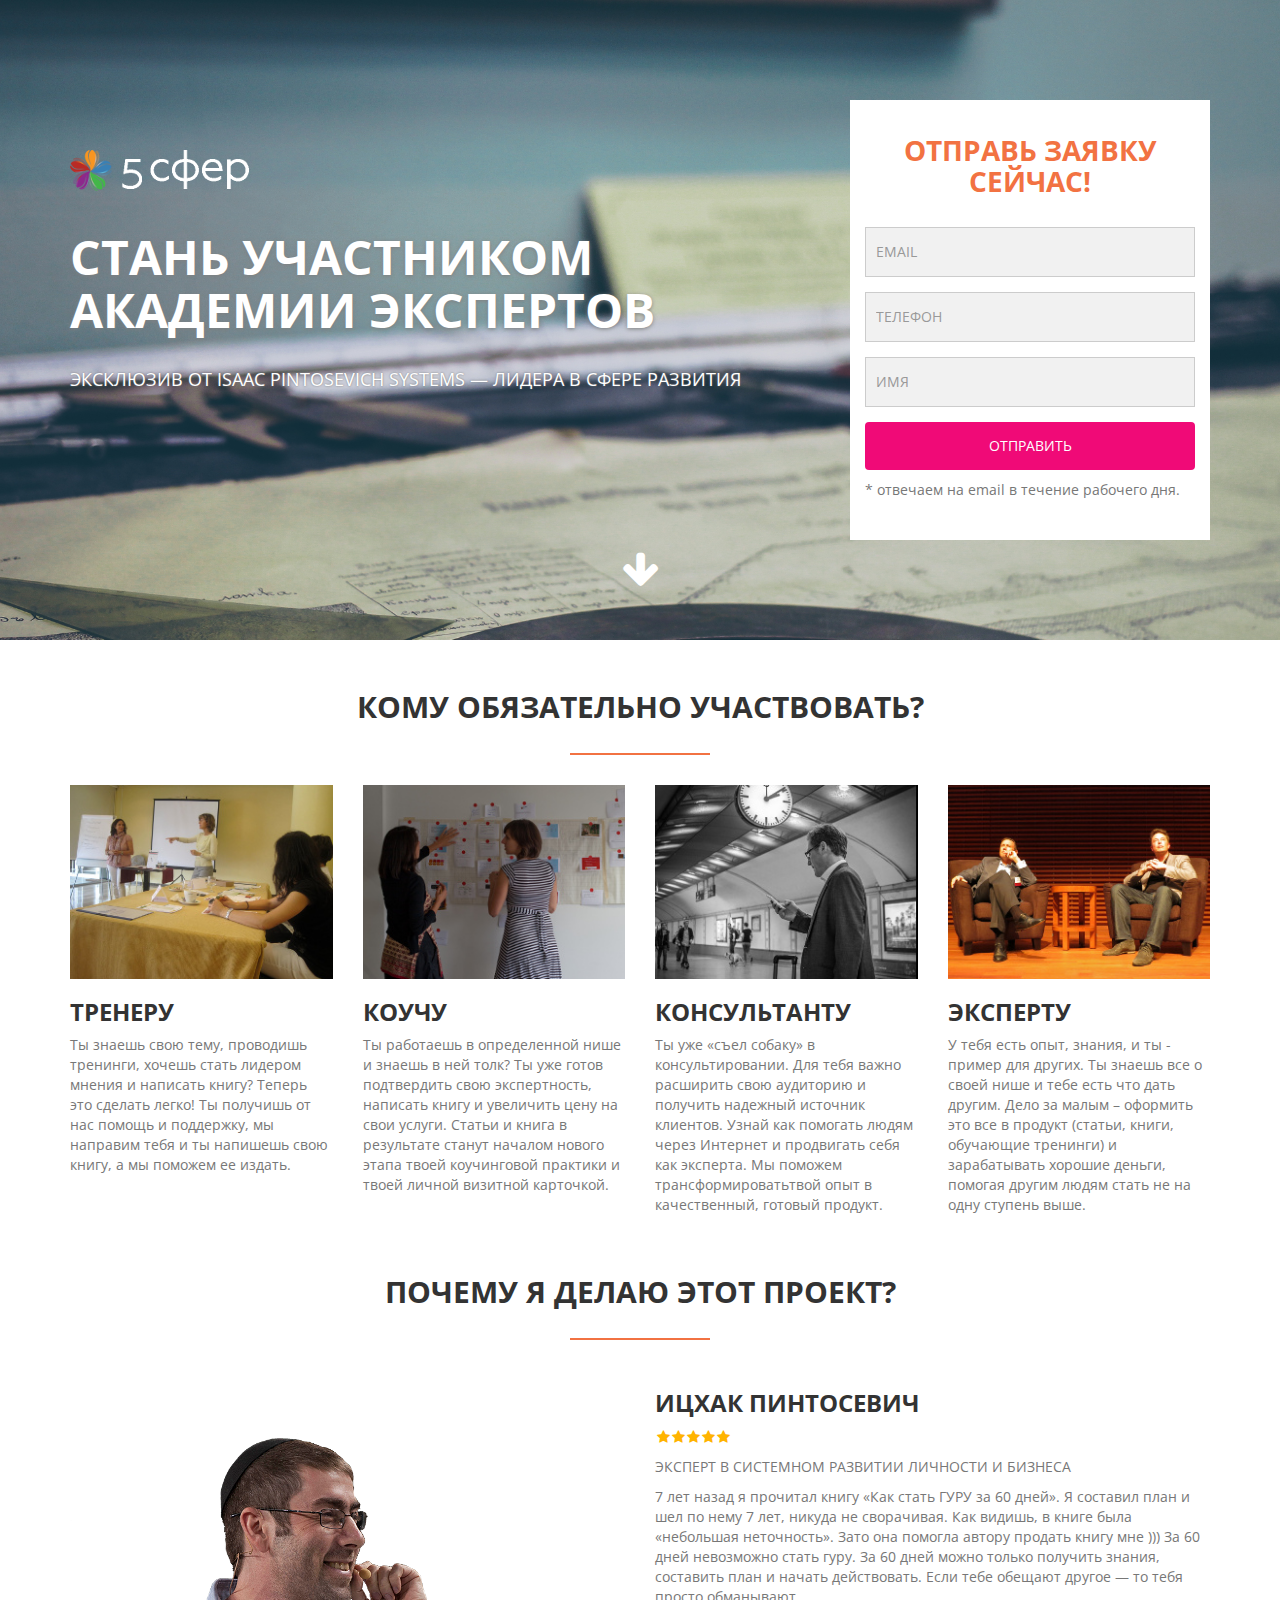
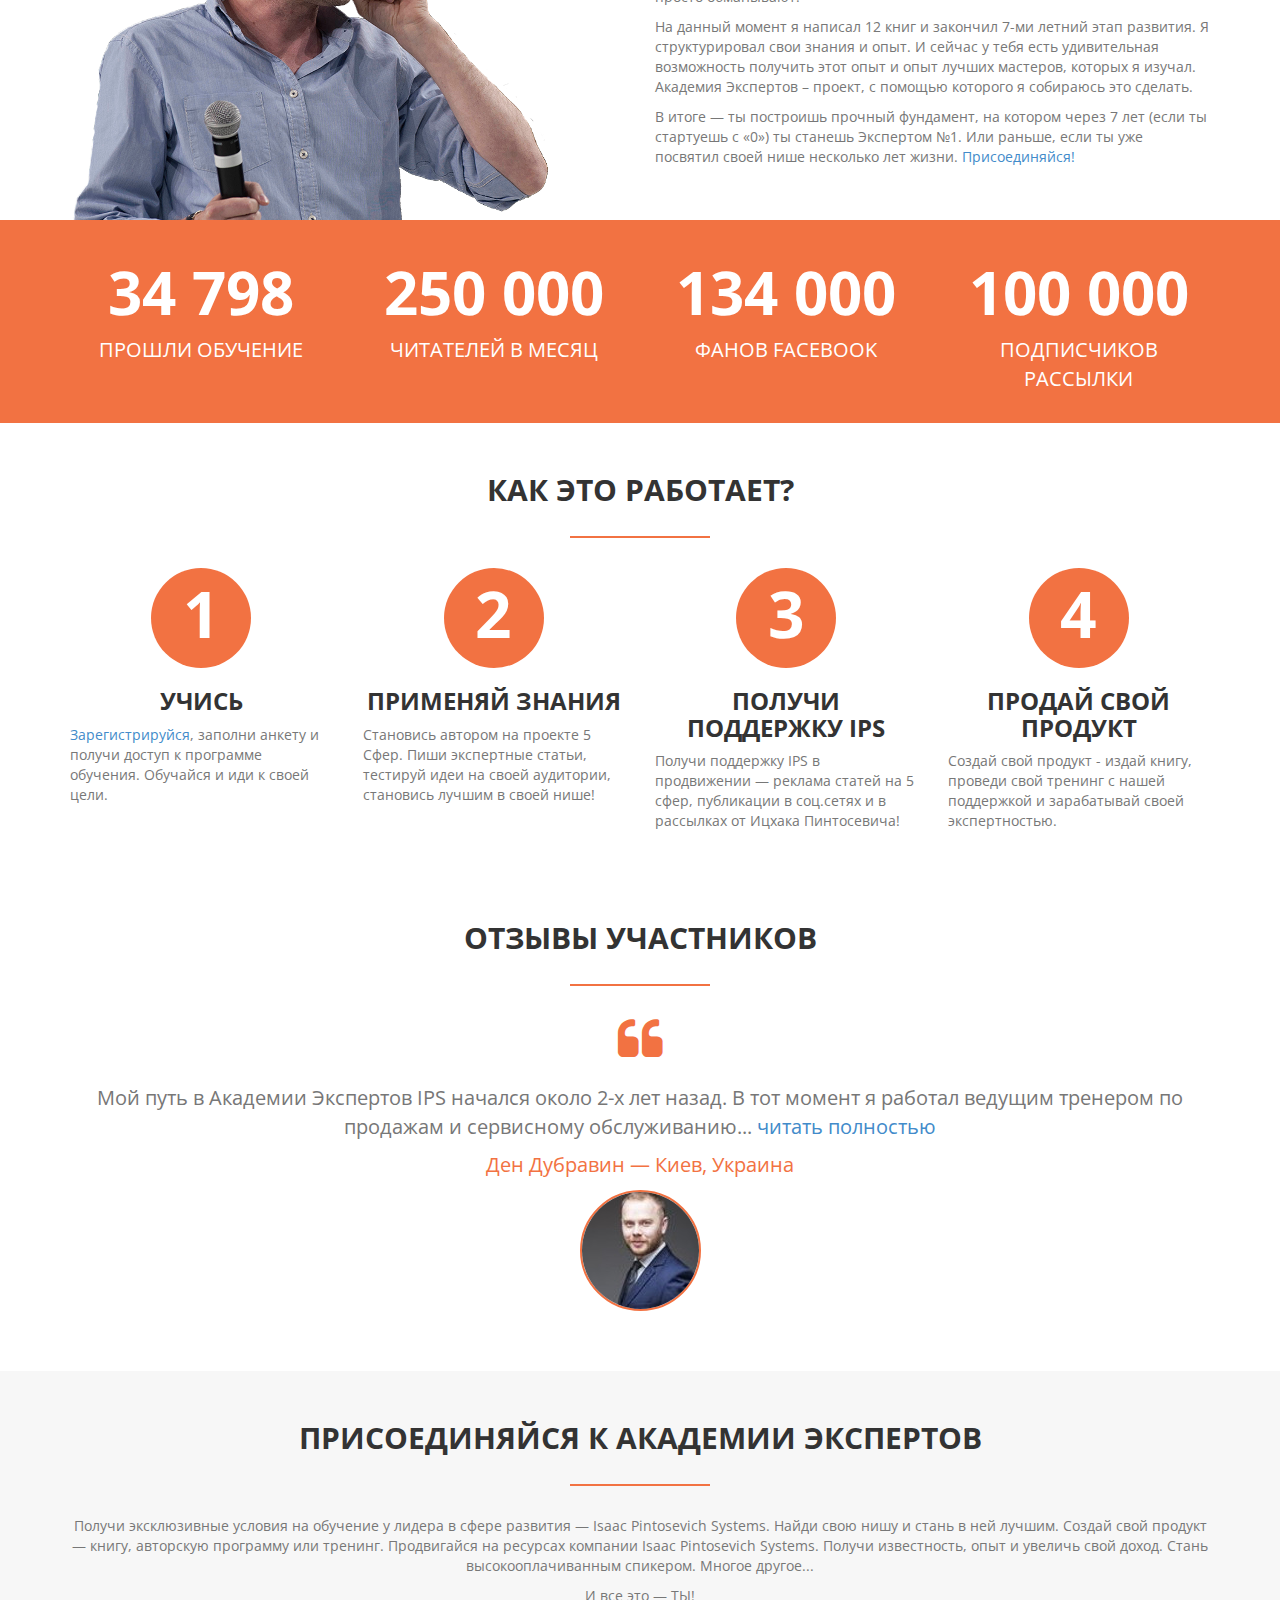
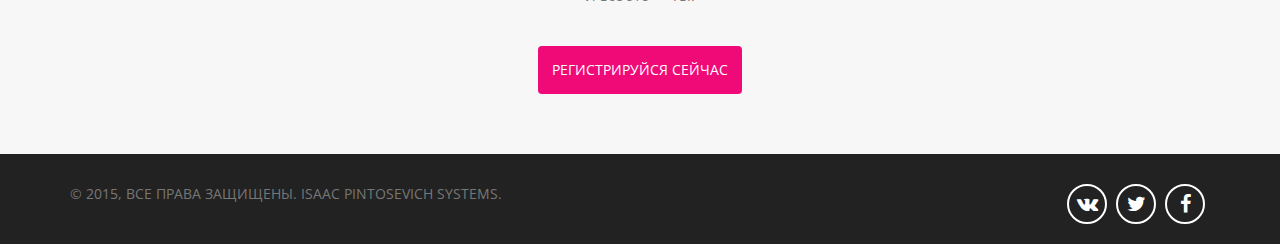
==== commit cc523aef: "уааусеы" ====
--- a/index.html
+++ b/index.html
@@ -224,7 +224,7 @@
 					<div class="col-xs-12 col-sm-12 col-md-12 col-lg-12">
 						<h2>Присоединяйся к Академии Экспертов</h2>
 						<div class="subline"></div>
-						<p>Получи эксклюзивные условия на обучение у лидера в сфере развития —  Isaac Pintosevich Systems. Найди свою нишу и стань в ней лучшим. Создай свой продукт — книгу, авторскую программу или тренинг. Продвигайся на ресурсах компании Isaac Pintosevich Systems. Получи известность, опыт и увеличь свой доход. Стань высокооплачиванным спикером. И многое другое...</p>
+						<p>Получи эксклюзивные условия на обучение у лидера в сфере развития —  Isaac Pintosevich Systems. Найди свою нишу и стань в ней лучшим. Создай свой продукт — книгу, авторскую программу или тренинг. Продвигайся на ресурсах компании Isaac Pintosevich Systems. Получи известность, опыт и увеличь свой доход. Стань высокооплачиванным спикером. Многое другое...</p>
 						<p>И все это — ТЫ!</p>
 						<a href="#register" type="button" class="btn btn-default">Регистрируйся сейчас</a>
 					</div>
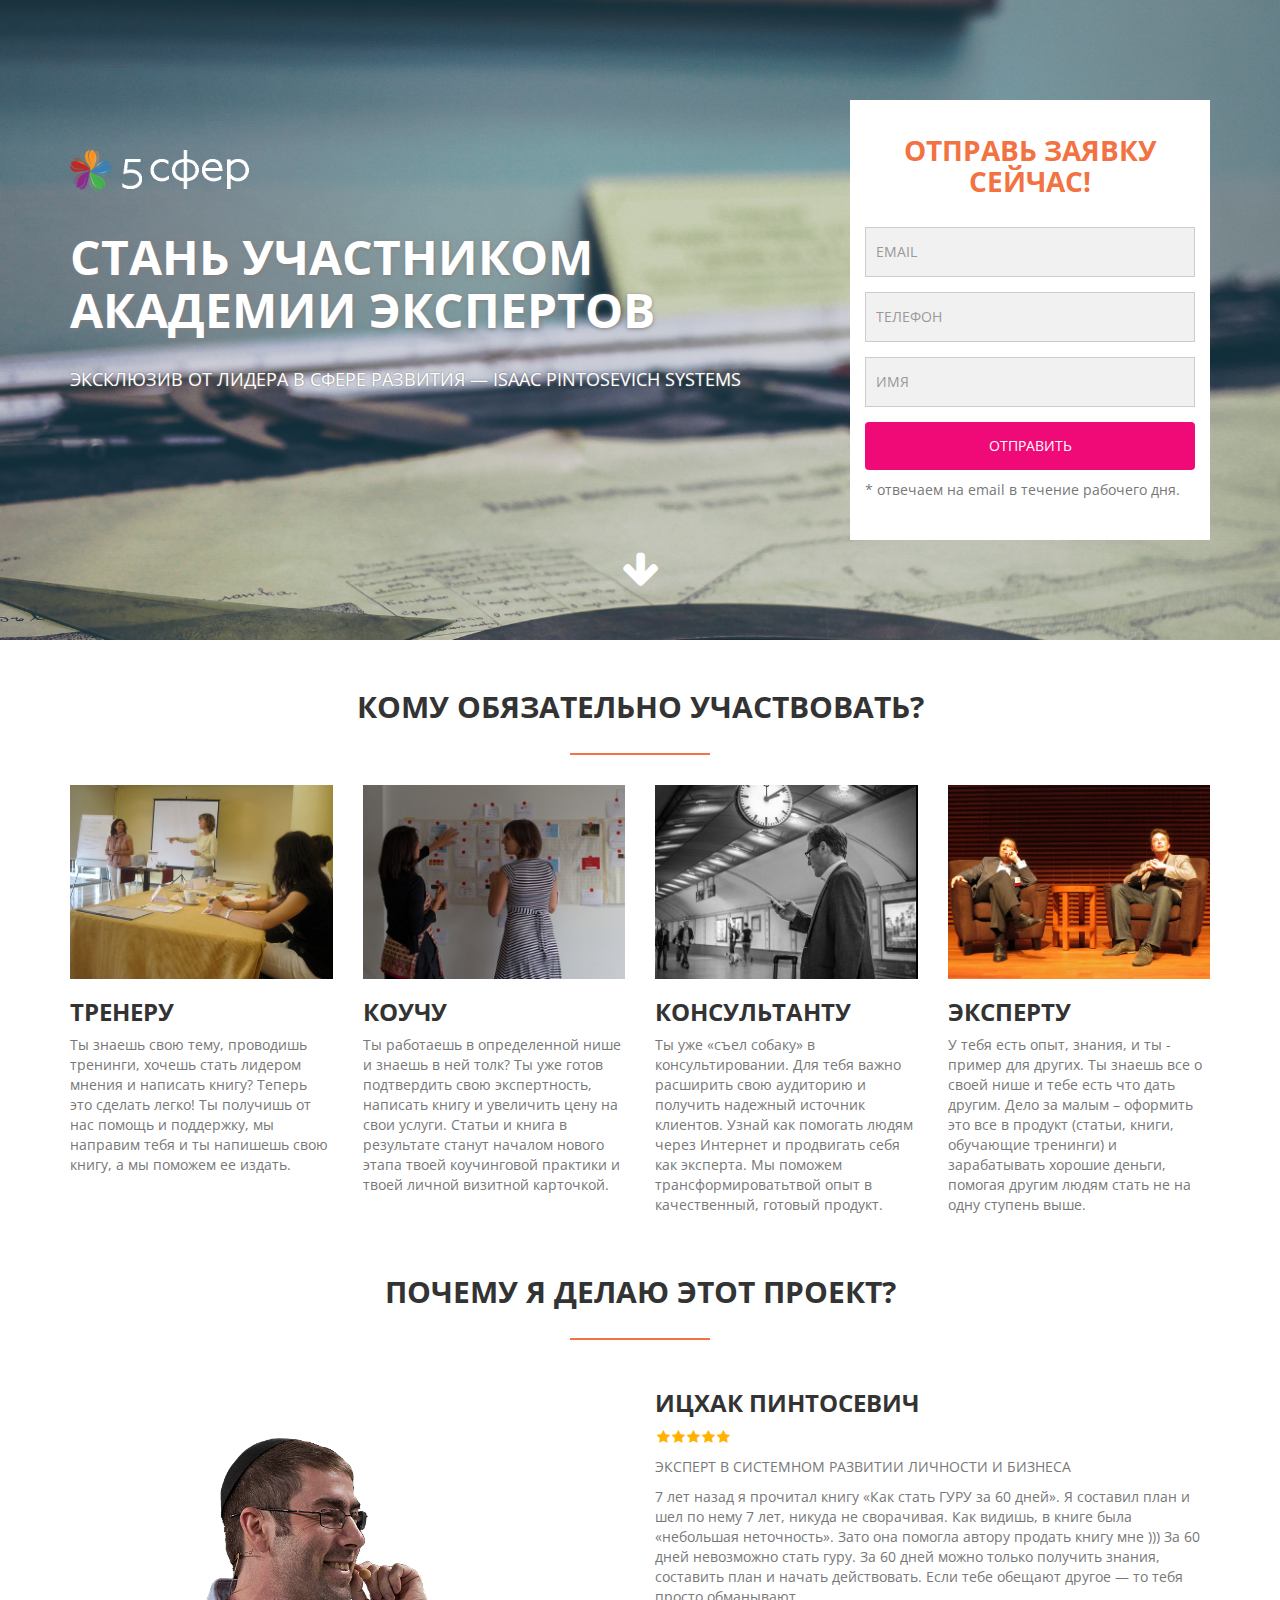
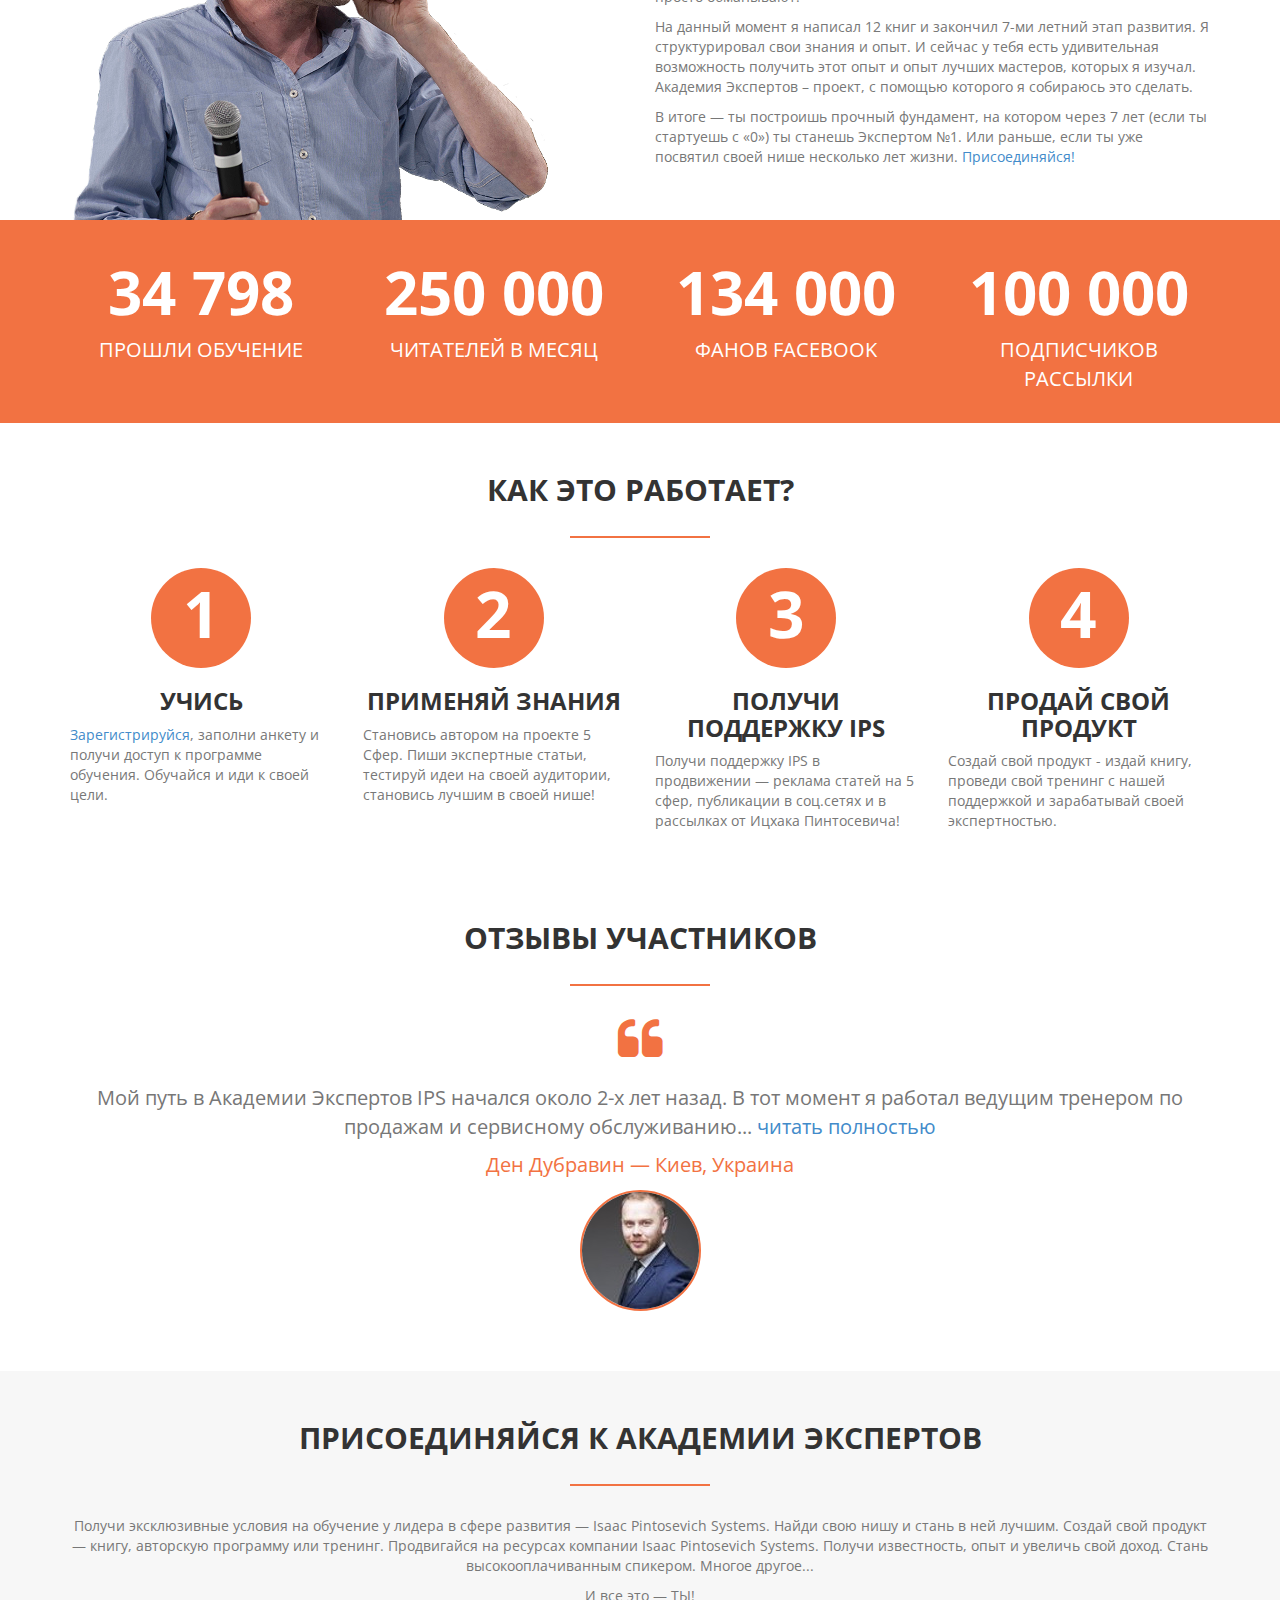
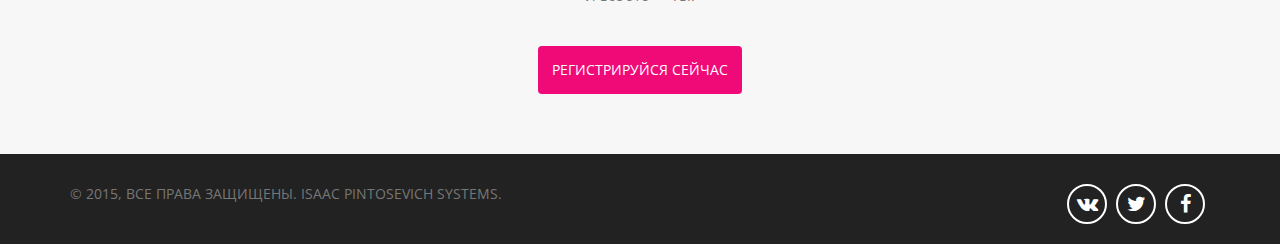
==== commit d858db16: "orfofix" ====
--- a/index.html
+++ b/index.html
@@ -27,10 +27,10 @@
 			<div class="container">
 				<div class="row">
 					<div class="col-xs-12 col-sm-12 col-md-8 col-lg-8 heroitem">
-						<a class="" href="#" ><img src="images/academy/5sferlogo-157x41-white.png" alt="logo" data-selector="img"></a>
+						<a class="" href="http://5sfer.com" ><img src="images/academy/5sferlogo-157x41-white.png" alt="logo" data-selector="img"></a>
 						<h1>Стань участником <br>
 						Академии Экспертов</h1>
-						<p>Эксклюзив от Isaac Pintosevich Systems — лидера в сфере развития</p>
+						<p>Эксклюзив от лидера в сфере развития — Isaac Pintosevich Systems</p>
 					</div>
 					<div class="col-xs-12 col-sm-12 col-md-4 col-lg-4">
 						<form class="ctaform animated zoomIn"><a name="register"></a>
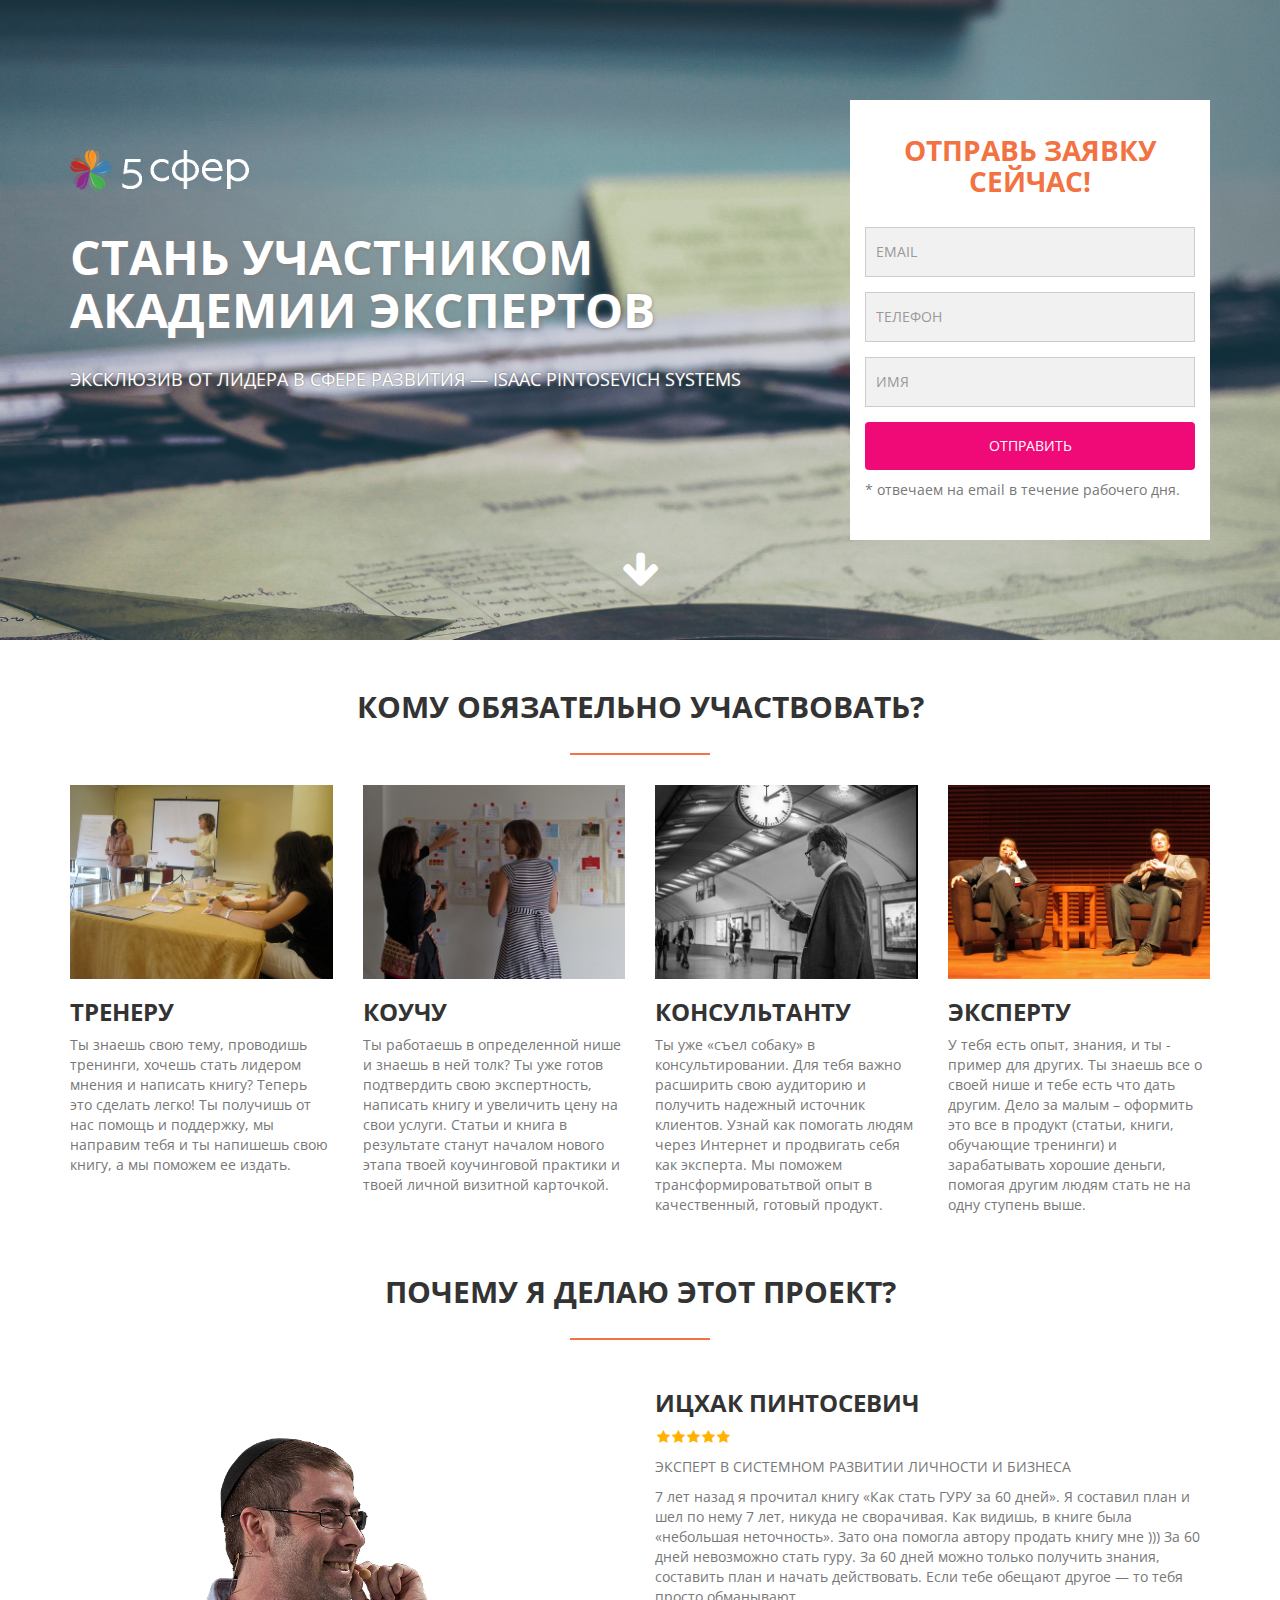
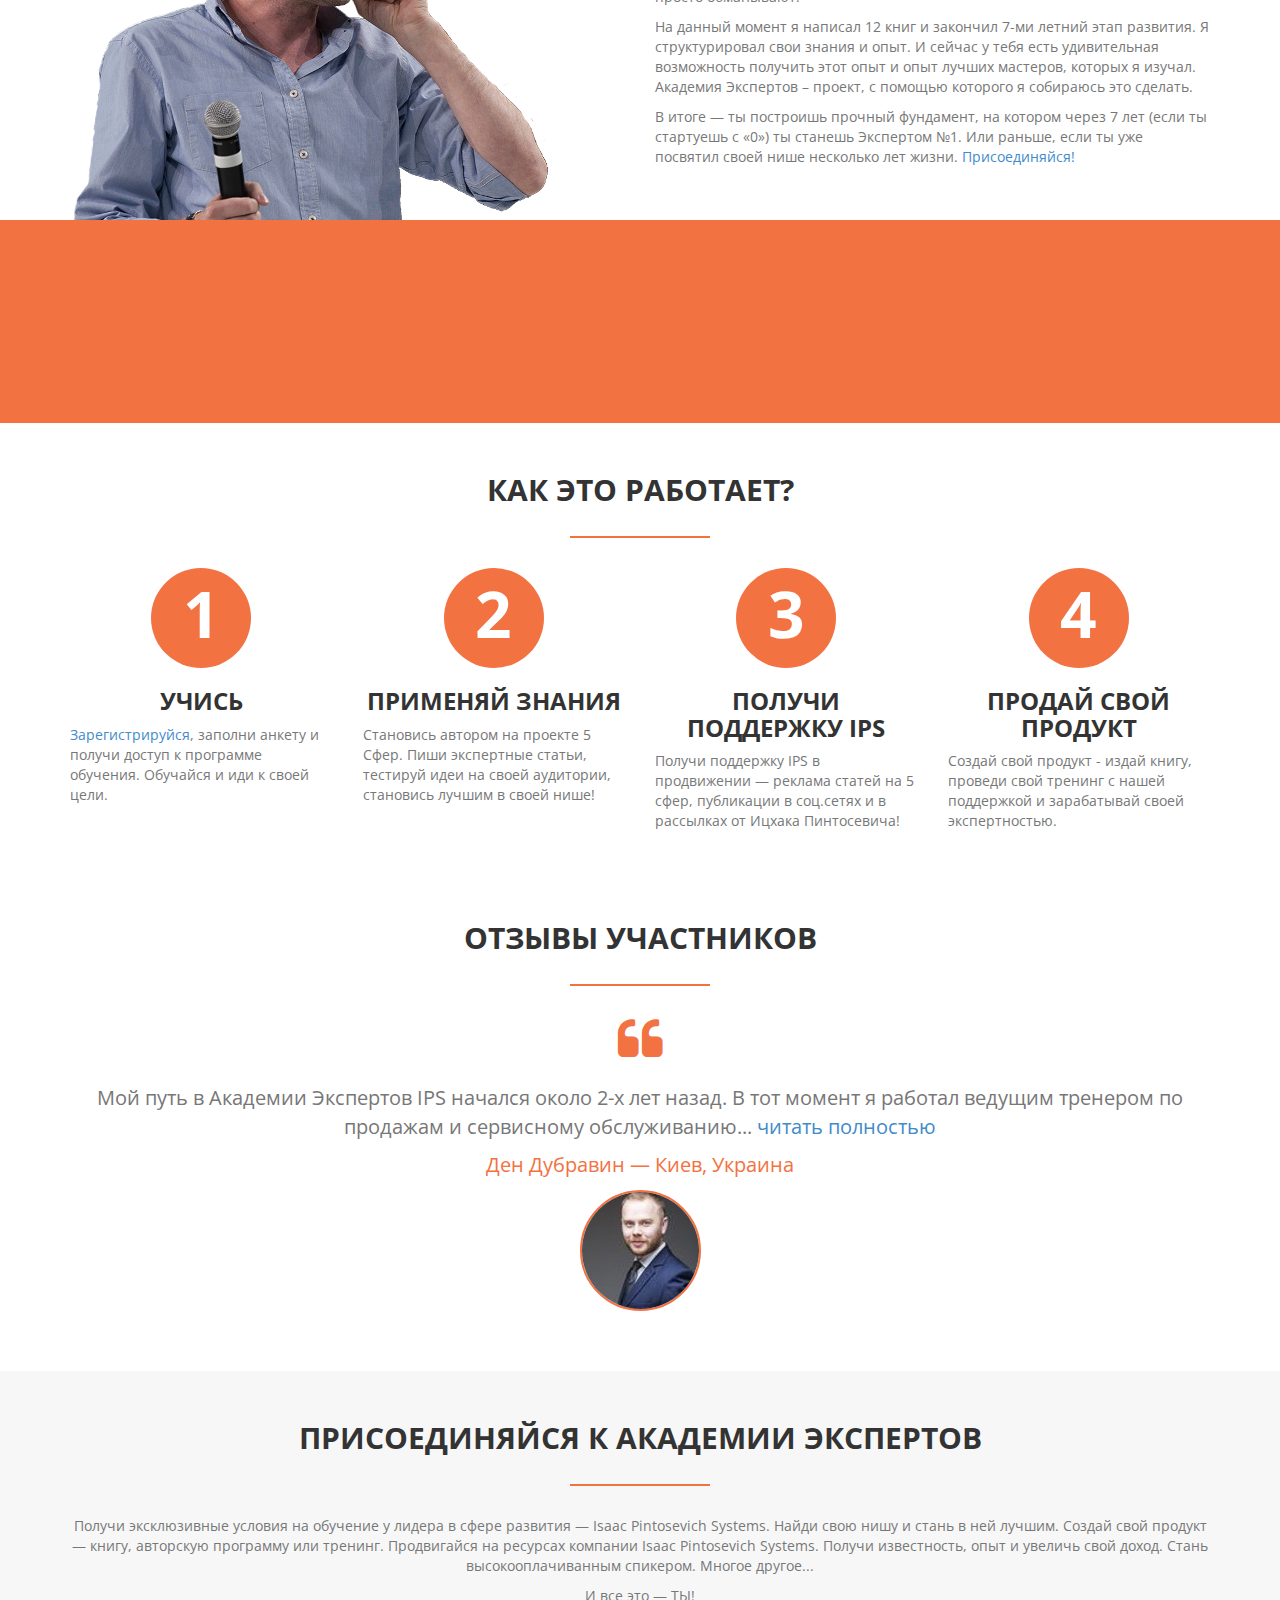
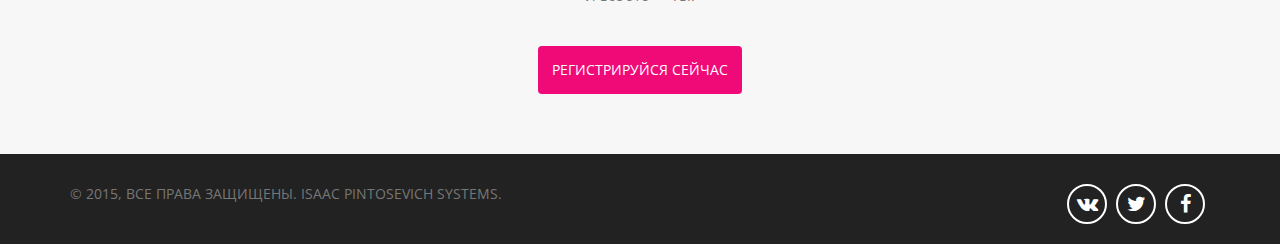
==== commit 3d88d40e: "fix" ====
--- a/index.html
+++ b/index.html
@@ -4,7 +4,8 @@
 		<meta charset="utf-8">
 		<meta http-equiv="X-UA-Compatible" content="IE=edge">
 		<meta name="viewport" content="width=device-width, initial-scale=1">
-		<title>Title Page</title>
+		<title>Академия экспертов на 5 сфер</title>
+		<meta name="descroption" content="Присоединяйся к «Академии Экспертов» — cовместный обучающий проект Isaac Pintosevich Systems и 5 сфер.">
 
 		<!-- Bootstrap CSS -->
 		<!--link href="https://maxcdn.bootstrapcdn.com/bootstrap/3.3.5/css/bootstrap.min.css" rel="stylesheet"-->
@@ -33,7 +34,7 @@
 						<p>Эксклюзив от лидера в сфере развития — Isaac Pintosevich Systems</p>
 					</div>
 					<div class="col-xs-12 col-sm-12 col-md-4 col-lg-4">
-						<form class="ctaform animated zoomIn"><a name="register"></a>
+						<form class="ctaform"><a name="register"></a>
 						  <h3>Отправь заявку сейчас!</h3>
 						  <div class="form-group">
 						    <input type="email" class="form-control" id="exampleInputEmail1" placeholder="Email">
@@ -120,34 +121,34 @@
 			<div class="container">
 				<div class="row">
 					<div class="col-xs-12 col-sm-12 col-md-3 col-lg-3">
-						<div class="funnumber">
+						<div class="funnumber wow bounceInUp">
 						34 798
 						</div>
-						<div class="funfact">
+						<div class="funfact wow bounceInDown">
 						Прошли обучение
 						</div>
 					</div>
 					<div class="col-xs-12 col-sm-12 col-md-3 col-lg-3">
-						<div class="funnumber">
+						<div class="funnumber wow bounceInUp">
 						250 000
 						</div>
-						<div class="funfact">
+						<div class="funfact wow bounceInDown">
 						Читателей в месяц	
 						</div>
 					</div>
 					<div class="col-xs-12 col-sm-12 col-md-3 col-lg-3">
-						<div class="funnumber">
+						<div class="funnumber wow bounceInUp">
 						134 000
 						</div>
-						<div class="funfact">
+						<div class="funfact wow bounceInDown">
 						Фанов Facebook	
 						</div>
 					</div>
 					<div class="col-xs-12 col-sm-12 col-md-3 col-lg-3">
-						<div class="funnumber">
+						<div class="funnumber wow bounceInUp">
 						100 000
 						</div>
-						<div class="funfact">
+						<div class="funfact wow bounceInDown">
 						Подписчиков рассылки	
 						</div>
 					</div>
@@ -203,7 +204,7 @@
 					<div class="carousel-inner" role="listbox">
 						<div class="item active">
 							<i class="fa fa-quote-left quote"></i>
-							<p>Мой путь в Академии Экспертов IPS начался около 2-х лет назад. В тот момент я работал ведущим тренером по продажам и сервисному обслуживанию... <a href="#" target="_blank">читать полностью</a></p>
+							<p>Мой путь в Академии Экспертов IPS начался около 2-х лет назад. В тот момент я работал ведущим тренером по продажам и сервисному обслуживанию... <a href="http://5sfer.com/20579-istoriya-uspekha-dena-dubravina.html" target="_blank">читать полностью</a></p>
 							<p class="name">Ден Дубравин — Киев, Украина</p>
 							<img src="images/academy/den-dubravin.jpg" alt="" class="avatar">
 						</div>
@@ -254,6 +255,7 @@
 		<script src="https://ajax.googleapis.com/ajax/libs/jquery/2.1.4/jquery.min.js"></script>
 		<!-- Bootstrap JavaScript -->
 		<script src="https://maxcdn.bootstrapcdn.com/bootstrap/3.3.5/js/bootstrap.min.js"></script>
+		<script src="js/wow.min.js" charset="utf-8" async defer></script>
 		<script src="js/client.js" charset="utf-8" async defer></script>
 	</body>
 </html>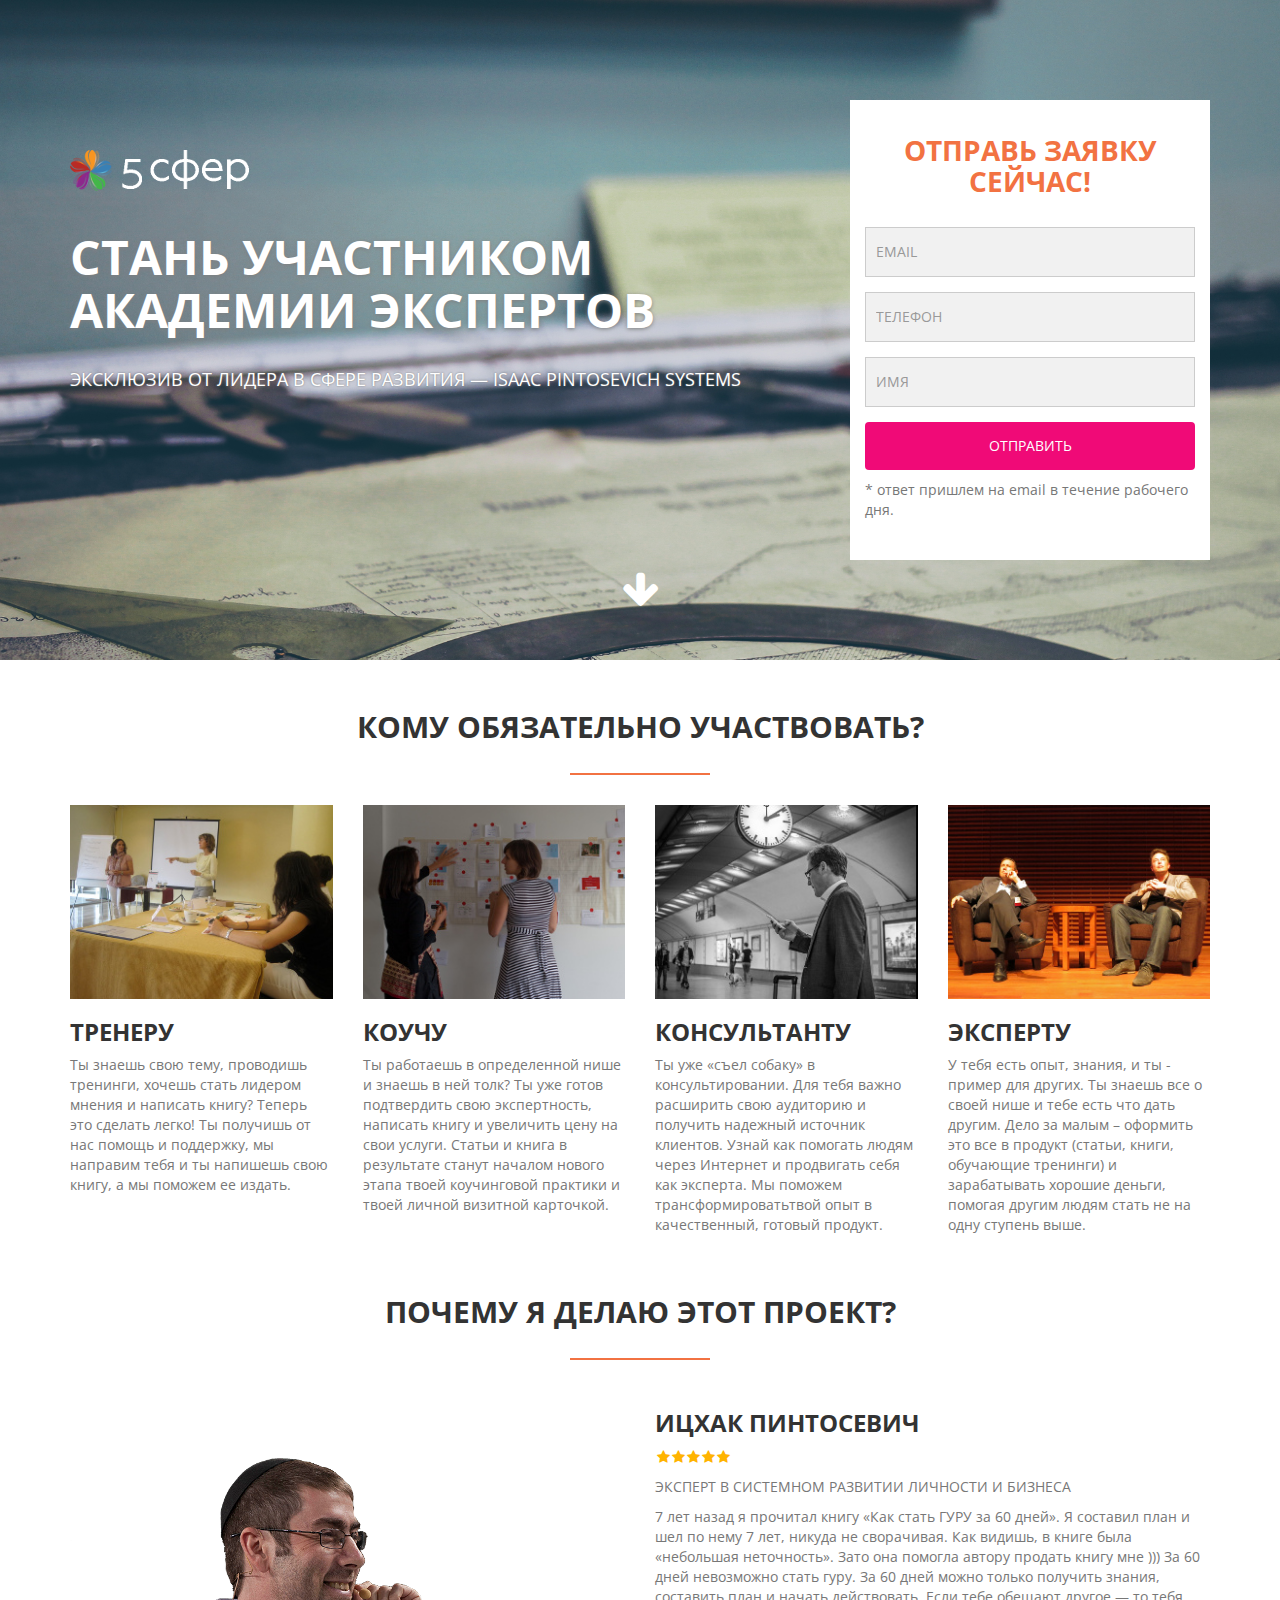
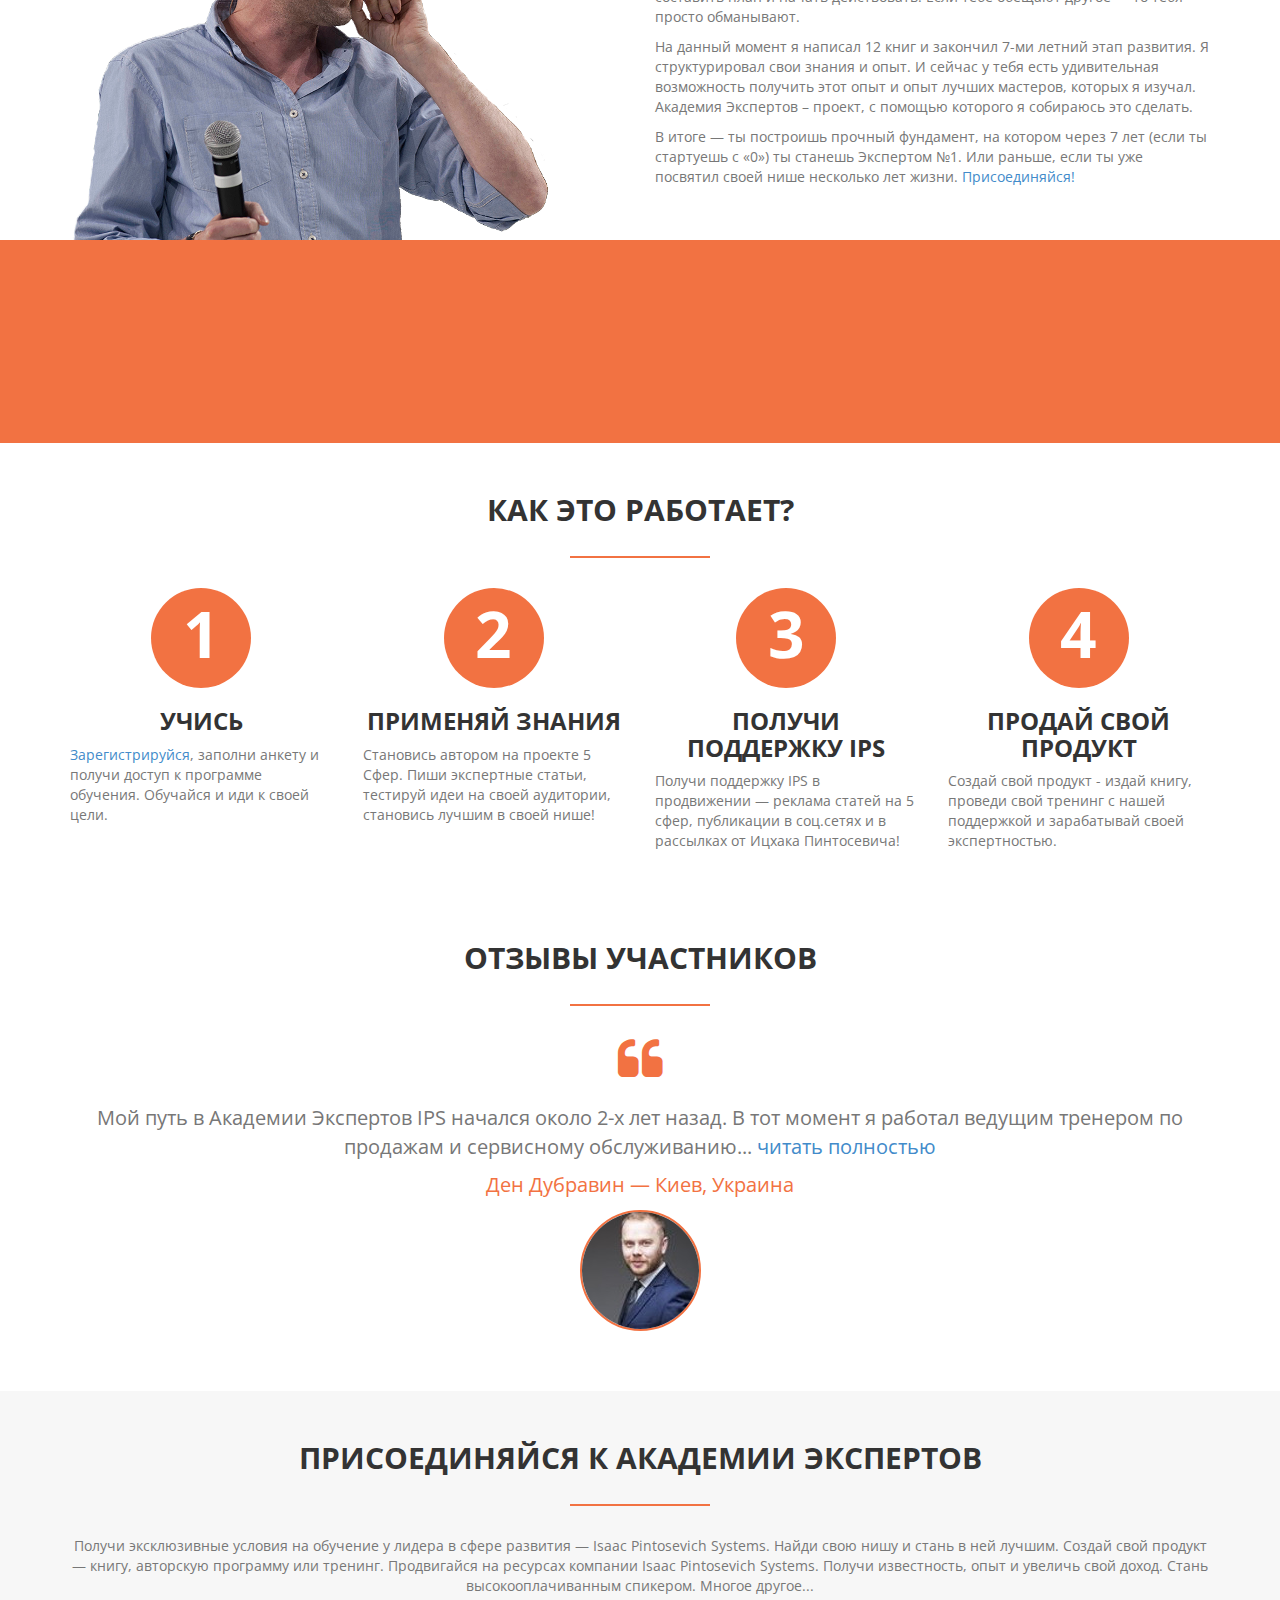
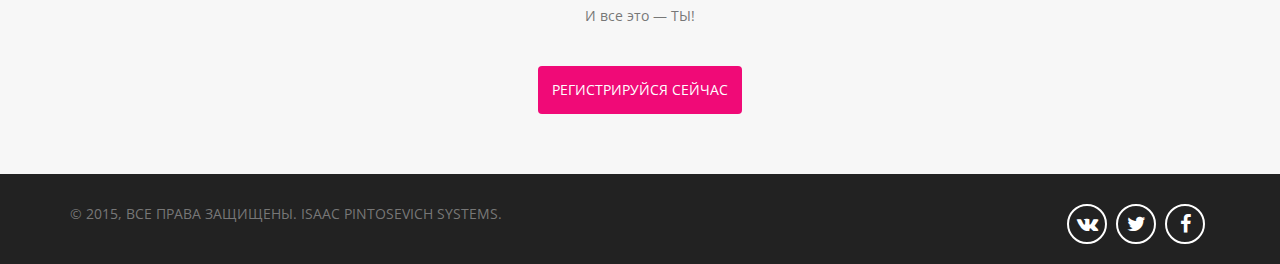
==== commit f3dfcb67: "fix" ====
--- a/index.html
+++ b/index.html
@@ -47,7 +47,7 @@
 						  </div>
 
 						  <button type="submit" class="btn btn-default">Отправить</button>
-						  <p>* отвечаем на email в течение рабочего дня.</p>
+						  <p>* ответ пришлем на email в течение рабочего дня.</p>
 						</form>
 					</div>
 				</div>
